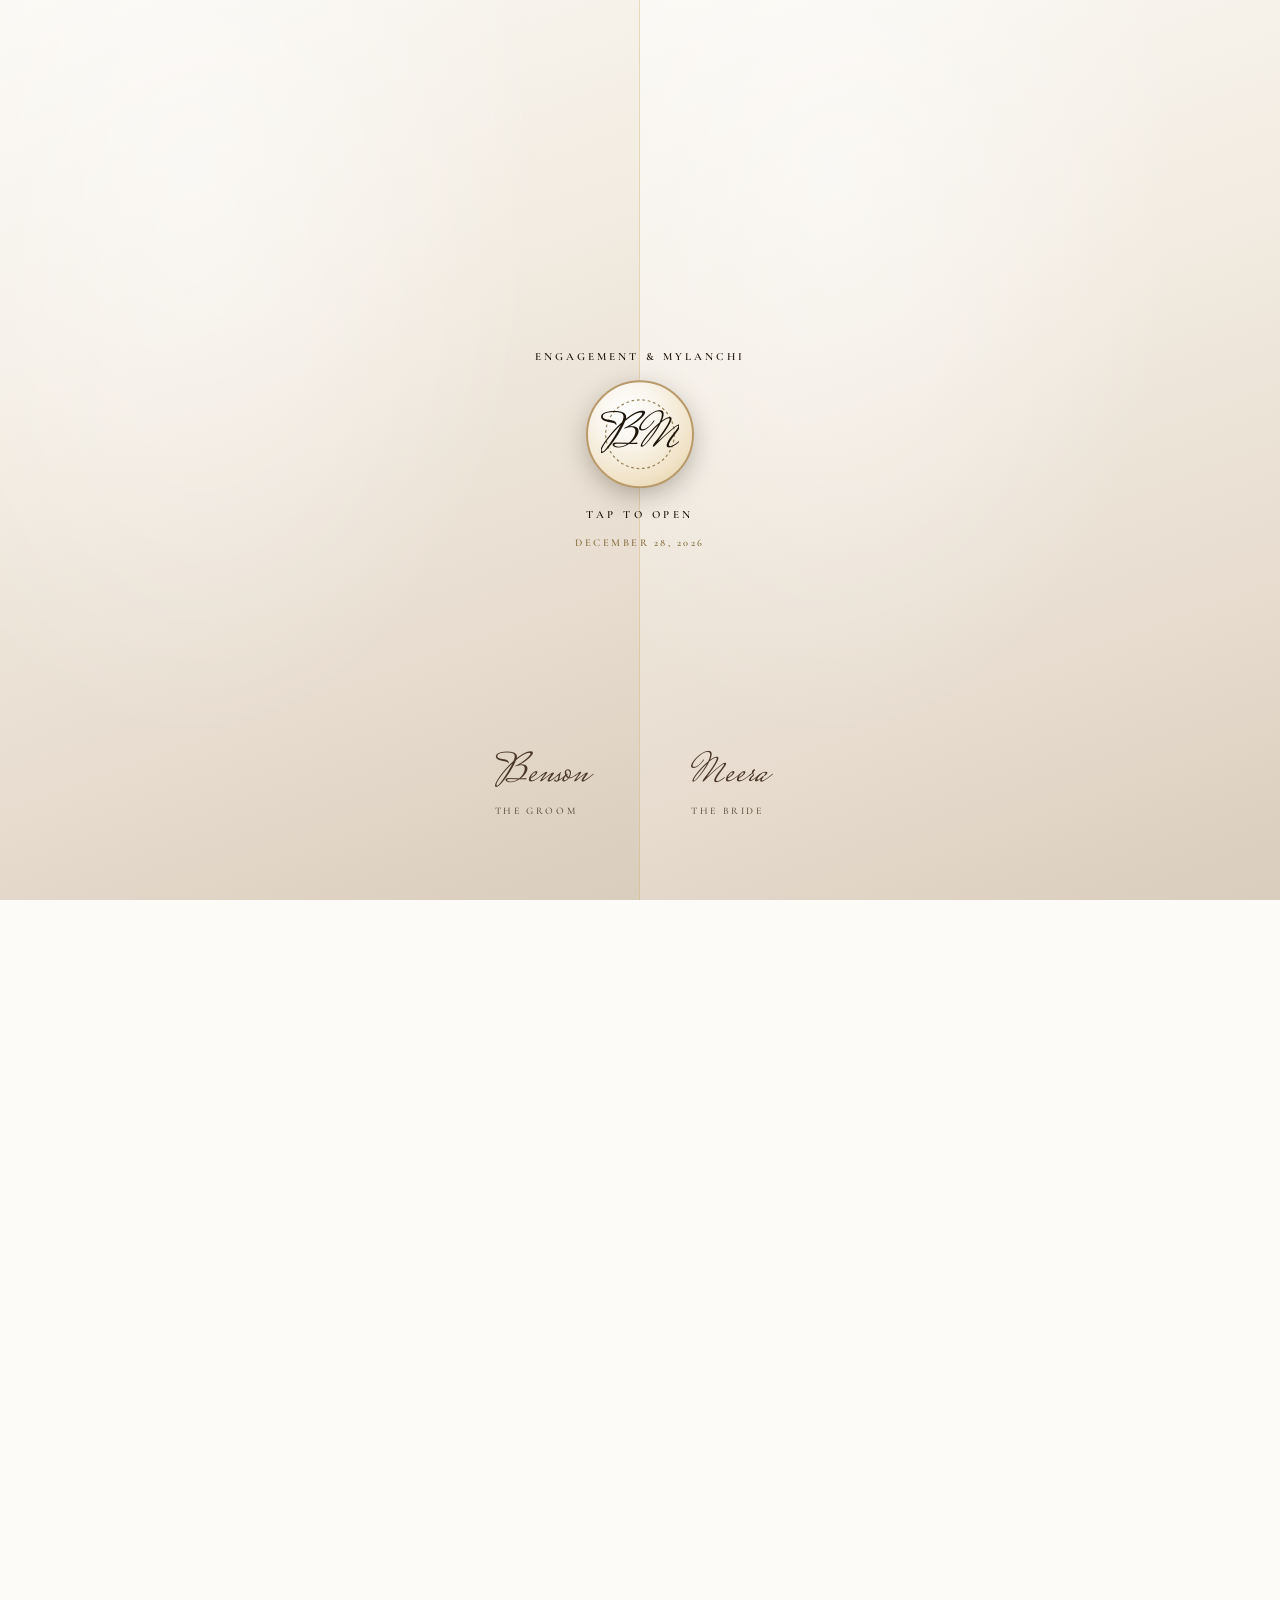
==== index.html @ dca2c8dd "first commit" ====
<!DOCTYPE html>
<html lang="en">

<head>
  <meta charset="UTF-8">
  <meta name="viewport" content="width=device-width, initial-scale=1.0, maximum-scale=5.0">
  <title>Benson &amp; Meera — Engagement &amp; Mylanchi Invitation</title>
  <meta name="description"
    content="Joyfully invite you to celebrate the Engagement &amp; Mylanchi of Benson &amp; Meera on December 28, 2026.">
  <link rel="canonical" href="https://benson-meera.vercel.app/engagement">

  <!-- Open Graph / WhatsApp / Facebook -->
  <meta property="og:type" content="website">
  <meta property="og:url" content="https://benson-meera.vercel.app/engagement">
  <meta property="og:site_name" content="Benson &amp; Meera — Engagement &amp; Mylanchi">
  <meta property="og:title" content="Benson &amp; Meera — Engagement &amp; Mylanchi">
  <meta property="og:description"
    content="Joyfully invite you to celebrate the Engagement &amp; Mylanchi of Benson &amp; Meera on December 28, 2026.">
  <meta property="og:image" content="https://benson-meera.vercel.app/og-engagement.jpg">
  <meta property="og:image:secure_url" content="https://benson-meera.vercel.app/og-engagement.jpg">
  <meta property="og:image:type" content="image/jpeg">
  <meta property="og:image:width" content="1200">
  <meta property="og:image:height" content="630">
  <meta property="og:image:alt" content="Benson &amp; Meera — Engagement &amp; Mylanchi Invitation">

  <!-- Twitter Card -->
  <meta name="twitter:card" content="summary_large_image">
  <meta name="twitter:url" content="https://benson-meera.vercel.app/engagement">
  <meta name="twitter:title" content="Benson &amp; Meera — Engagement &amp; Mylanchi">
  <meta name="twitter:description"
    content="Joyfully invite you to celebrate the Engagement &amp; Mylanchi of Benson &amp; Meera on December 28, 2026.">
  <meta name="twitter:image" content="https://benson-meera.vercel.app/og-engagement.jpg">

  <link rel="preconnect" href="https://fonts.googleapis.com">
  <link rel="preconnect" href="https://fonts.gstatic.com" crossorigin>
  <link
    href="https://fonts.googleapis.com/css2?family=Cormorant+Garamond:ital,wght@0,300;0,400;0,500;0,600;1,300;1,400;1,500&family=Mrs+Saint+Delafield&display=swap"
    rel="stylesheet">
  <link rel="stylesheet" href="style.css">
</head>

<body>

  <!-- Background music (commented out) -->
  <!--
  <audio id="bg-music" loop>
    <source src="music.mp3" type="audio/mpeg">
  </audio>
  -->

  <!-- Music toggle button (commented out) -->
  <!--
  <button id="mute-btn" aria-label="Toggle background music" title="Toggle music">
    <span class="music-pulse" aria-hidden="true"></span>
    <svg id="icon-sound" width="20" height="20" viewBox="0 0 24 24" fill="none" stroke="currentColor" stroke-width="2"
      stroke-linecap="round" stroke-linejoin="round">
      <polygon points="11 5 6 9 2 9 2 15 6 15 11 19 11 5"></polygon>
      <path d="M19.07 4.93a10 10 0 0 1 0 14.14"></path>
      <path d="M15.54 8.46a5 5 0 0 1 0 7.07"></path>
    </svg>
    <svg id="icon-muted" width="20" height="20" viewBox="0 0 24 24" fill="none" stroke="currentColor" stroke-width="2"
      stroke-linecap="round" stroke-linejoin="round" style="display:none;">
      <polygon points="11 5 6 9 2 9 2 15 6 15 11 19 11 5"></polygon>
      <line x1="23" y1="9" x2="17" y2="15"></line>
      <line x1="17" y1="9" x2="23" y2="15"></line>
    </svg>
  </button>
  -->

  <!-- SVG gradient defs -->
  <svg width="0" height="0" style="position:absolute;" aria-hidden="true">
    <defs>
      <linearGradient id="goldGrad" x1="0" y1="0" x2="1" y2="1">
        <stop offset="0%" stop-color="#F5EDD8" />
        <stop offset="45%" stop-color="#D4B882" />
        <stop offset="75%" stop-color="#B89A6A" />
        <stop offset="100%" stop-color="#8A7245" />
      </linearGradient>
    </defs>
  </svg>

  <!-- ============================================================
     COVER — OPENING ANIMATION
============================================================ -->
  <div id="cover" role="dialog" aria-label="Engagement &amp; Mylanchi invitation opening" aria-modal="true">

    <!-- Left panel (Groom) -->
    <div class="fold left">
      <div class="cover-top">
      </div>
      <div class="cover-bottom">
        <div class="cover-name">
          <div class="n">Benson</div>
          <div class="r">The Groom</div>
        </div>
      </div>
    </div>

    <!-- Center seal -->
    <div class="cover-center" id="tapToOpen" role="button" tabindex="0" aria-label="Tap to open the Engagement &amp; Mylanchi invitation">
      <div class="cover-event-badge">Engagement &amp; Mylanchi</div>
      <div class="seal" aria-hidden="true">
        <svg viewBox="0 0 100 100" fill="none" xmlns="http://www.w3.org/2000/svg" style="width:78px;height:78px;"
          aria-hidden="true">
          <circle cx="50" cy="50" r="44" stroke="currentColor" class="seal-ring" stroke-width="1.6" stroke-dasharray="3.5 3.5" />
          <text x="50" y="65" text-anchor="middle" class="seal-monogram">BM</text>
        </svg>
      </div>
      <div class="tap-label">Tap to open</div>
      <div class="cover-event-date">December 28, 2026</div>
    </div>

    <!-- Right panel (Bride) -->
    <div class="fold right">
      <div class="cover-top" style="visibility:hidden" aria-hidden="true">
        <div class="cover-cross-symbol">✝</div>
        <p class="cover-verse">placeholder</p>
      </div>
      <div class="cover-bottom">
        <div class="cover-name">
          <div class="n">Meera</div>
          <div class="r">The Bride</div>
        </div>
      </div>
    </div>
  </div>

  <!-- ============================================================
     MAIN CONTENT
============================================================ -->
  <main id="main">

    <!-- ====== HERO ====== -->
    <section class="hero" aria-labelledby="hero-heading">
      <!-- Floating sparkle particles -->
      <span class="hero-sparkle" style="--dur:7s;--del:0s;   left:15%; top:70%;"></span>
      <span class="hero-sparkle" style="--dur:9s;--del:1.5s; left:80%; top:60%;"></span>
      <span class="hero-sparkle" style="--dur:8s;--del:3s;   left:30%; top:80%;"></span>
      <span class="hero-sparkle" style="--dur:10s;--del:0.8s;left:65%; top:75%;"></span>
      <span class="hero-sparkle" style="--dur:6s;--del:2.2s; left:50%; top:85%;"></span>
      <span class="hero-sparkle" style="--dur:11s;--del:4s;  left:22%; top:55%;"></span>

      <div class="hero-content reveal">
        <h1 class="hero-names" id="hero-heading">
          Benson
          <span class="amp-script">&amp;</span>
          Meera
        </h1>

        <!-- Centerpiece Couple Portrait -->
        <div class="hero-portrait-wrapper">
          <div class="hero-portrait-inner">
            <img src="couple-main.jpeg" alt="Benson &amp; Meera" class="hero-portrait-img" width="500" height="660">
          </div>
          <div class="hero-portrait-badge" aria-hidden="true">BM</div>
        </div>

        <p class="hero-tagline">
          Together with our families, joyfully invite you<br>
          to celebrate our Engagement &amp; Mylanchi
        </p>

        <div class="hero-event-label">Engagement &amp; Mylanchi</div>
        <div class="hero-dates">December 28, 2026</div>

        <div class="divider light" aria-hidden="true">
          <span class="line"></span>
          <span class="gem"></span>
          <span class="line"></span>
        </div>

        <div class="scroll-cue" aria-hidden="true">
          <span>Scroll</span>
          <div class="chev"></div>
        </div>
      </div>
    </section>

    <!-- ====== WELCOME MESSAGE ====== -->
    <section class="welcome" aria-labelledby="welcome-heading">
      <div class="reveal">
        <p class="eyebrow">With Joyful Hearts</p>
        <div class="divider"><span class="line"></span><span class="gem"></span><span class="line"></span></div>
        <h2 id="welcome-heading">You Are Warmly Invited</h2>
      </div>
      <div class="reveal" style="transition-delay: 0.15s; margin-top: 28px;">
        <p class="welcome-body">
          With grateful hearts, we — <em>Benson</em> and <em>Meera</em> —
          together with our beloved families, joyfully invite you to share in the celebration of our
          <strong>Engagement &amp; Mylanchi</strong>.
          <br><br>
          Your presence, love, and prayers mean everything to us as we begin this beautiful journey together.
        </p>
      </div>
    </section>

    <!-- ====== COUPLE SECTION ====== -->
    <section class="couple-section" aria-labelledby="couple-heading">
      <div class="reveal">
        <p class="eyebrow">The Couple</p>
        <div class="divider"><span class="line"></span><span class="gem"></span><span class="line"></span></div>
        <h2 id="couple-heading">Two Hearts, One Love</h2>
      </div>

      <div class="couple-grid">
        <div class="couple-card reveal left" style="transition-delay: 0.10s;">
          <div class="role-tag">✦ The Groom ✦</div>
          <div class="person-name">Benson</div>
          <div class="person-surname">Benny</div>
          <div class="divider rose" style="margin: 0 auto 18px;" aria-hidden="true">
            <span class="line"></span><span class="gem"></span><span class="line"></span>
          </div>
          <div class="person-parents">
            Beloved son of<br>
            <em style="color:var(--accent);">Mr. Benny Puthiyaveettil &amp; Mrs. Minimol Puthiyaveettil</em>
            <div class="person-house">( Puthiyaveettil )</div>
          </div>
        </div>

        <div class="couple-and-separator reveal" style="transition-delay: 0.20s;" aria-hidden="true">&amp;</div>

        <div class="couple-card reveal right" style="transition-delay: 0.30s;">
          <div class="role-tag">✦ The Bride ✦</div>
          <div class="person-name">Meera Rose</div>
          <div class="person-surname">Jojo</div>
          <div class="divider rose" style="margin: 0 auto 18px;" aria-hidden="true">
            <span class="line"></span><span class="gem"></span><span class="line"></span>
          </div>
          <div class="person-parents">
            Beloved daughter of<br>
            <em style="color:var(--accent);">Mr. Jojo Kadavil &amp; Mrs. Tipsy Kadavil</em>
            <div class="person-house">( Kadavil )</div>
          </div>
        </div>
      </div>
    </section>

    <!-- ====== CHERISHED MOMENTS GALLERY ====== -->
    <section class="gallery-section" aria-labelledby="gallery-heading">
      <div class="reveal">
        <p class="eyebrow">A Glimpse of Our Journey</p>
        <div class="divider" aria-hidden="true">
          <span class="line"></span><span class="gem"></span><span class="line"></span>
        </div>
        <h2 id="gallery-heading">Moments of Love</h2>
        <p class="gallery-subtitle">
          Two hearts, one beautiful story written in love, laughter, and faith.
        </p>
      </div>

      <div class="gallery-grid">
        <!-- Feature 1: Traditional Full Portrait -->
        <div class="gallery-item col-6 reveal left" style="transition-delay: 0.10s;">
          <div class="gallery-item-inner">
            <img src="couple1.jpeg" alt="Benson &amp; Meera in traditional Kerala engagement attire" loading="lazy">
          </div>
        </div>

        <!-- Feature 2: Sunset Embrace -->
        <div class="gallery-item col-6 reveal right" style="transition-delay: 0.15s;">
          <div class="gallery-item-inner">
            <img src="couple-main.jpeg" alt="Benson &amp; Meera golden hour sunset portrait" loading="lazy">
          </div>
        </div>

        <!-- Photo 3: Lift / Joy -->
        <div class="gallery-item col-4 reveal left" style="transition-delay: 0.20s;">
          <div class="gallery-item-inner">
            <img src="couple2.jpeg" alt="Benson lifting Meera in joy" loading="lazy">
          </div>
        </div>

        <!-- Photo 4: Garland / Sacred Tradition -->
        <div class="gallery-item col-4 reveal" style="transition-delay: 0.25s;">
          <div class="gallery-item-inner">
            <img src="couple3.jpeg" alt="Jasmine garland ritual moment" loading="lazy">
          </div>
        </div>

        <!-- Photo 5: Courtyard rain shower laughing -->
        <div class="gallery-item col-4 reveal right" style="transition-delay: 0.30s;">
          <div class="gallery-item-inner">
            <img src="couple4.jpeg" alt="Benson &amp; Meera laughing in the courtyard" loading="lazy">
          </div>
        </div>
      </div>
    </section>

    <!-- ====== COUNTDOWN ====== -->
    <section class="countdown" aria-labelledby="countdown-heading">
      <div class="reveal">
        <p class="eyebrow light">Counting Down</p>
        <div class="divider light" aria-hidden="true">
          <span class="line"></span><span class="gem"></span><span class="line"></span>
        </div>
        <h2 id="countdown-heading">Until We Celebrate</h2>
      </div>
      <div class="reveal" style="transition-delay: 0.15s;">
        <div class="countdown-grid" id="countdown" aria-live="polite" aria-label="Countdown to Engagement &amp; Mylanchi">
          <div class="cbox">
            <div class="cnum" id="cd-days">00</div>
            <div class="clabel">Days</div>
          </div>
          <div class="cbox">
            <div class="cnum" id="cd-hours">00</div>
            <div class="clabel">Hours</div>
          </div>
          <div class="cbox">
            <div class="cnum" id="cd-mins">00</div>
            <div class="clabel">Minutes</div>
          </div>
          <div class="cbox">
            <div class="cnum" id="cd-secs">00</div>
            <div class="clabel">Seconds</div>
          </div>
        </div>
        <p class="countdown-until">Until the Engagement &amp; Mylanchi — December 28, 2026</p>
      </div>
    </section>

    <!-- ====== EVENTS ====== -->
    <section class="events" aria-labelledby="events-heading">
      <div class="reveal">
        <p class="eyebrow">Sacred Celebration</p>
        <div class="divider" aria-hidden="true">
          <span class="line"></span><span class="gem"></span><span class="line"></span>
        </div>
        <h2 id="events-heading">The Event</h2>
      </div>

      <div class="event-cards">

        <!-- Engagement & Mylanchi Card -->
        <article class="event-card reveal" style="transition-delay: 0.10s;">
          <div class="event-icon" aria-hidden="true">
            <svg width="26" height="26" viewBox="0 0 24 24" fill="none" stroke="currentColor" stroke-width="1.8" stroke-linecap="round" stroke-linejoin="round">
              <path d="M9 10a5 5 0 1 0 0 10 5 5 0 0 0 0-10z"/>
              <path d="M15 10a5 5 0 1 0 0 10 5 5 0 0 0 0-10z"/>
              <path d="M12 6l-1.5-2.5h3L12 6z"/>
            </svg>
          </div>
          <h3>Engagement &amp; Mylanchi</h3>
          <div class="event-detail">
            <span class="event-detail-icon" aria-hidden="true">
              <svg width="18" height="18" viewBox="0 0 24 24" fill="none" stroke="currentColor" stroke-width="2" stroke-linecap="round" stroke-linejoin="round"><rect x="3" y="4" width="18" height="18" rx="2" ry="2"/><line x1="16" y1="2" x2="16" y2="6"/><line x1="8" y1="2" x2="8" y2="6"/><line x1="3" y1="10" x2="21" y2="10"/><path d="M8 14h.01M12 14h.01M16 14h.01M8 18h.01M12 18h.01M16 18h.01"/></svg>
            </span>
            <div class="event-detail-text">
              <div class="primary">December 28, 2026</div>
              <div class="secondary">5:00 PM &mdash; Monday</div>
            </div>
          </div>
          <div class="event-detail">
            <span class="event-detail-icon" aria-hidden="true">
              <svg width="18" height="18" viewBox="0 0 24 24" fill="none" stroke="currentColor" stroke-width="2" stroke-linecap="round" stroke-linejoin="round"><path d="M21 10c0 7-9 13-9 13s-9-6-9-13a9 9 0 0 1 18 0z"/><circle cx="12" cy="10" r="3"/></svg>
            </span>
            <div class="event-detail-text">
              <div class="primary">St. John Nepumcene's Church</div>
              <div class="secondary">(Vallara Puthen Pally), Kumarakom</div>
            </div>
          </div>
          <div class="event-reception-note">
            <em>followed by reception at</em>
            <strong>Kottayam Club, Kumarakom</strong>
          </div>
          <a class="event-btn" href="https://www.google.com/maps/search/?api=1&query=St.+John+Nepumcene+Knanaya+Catholic+Church+Kumarakom" target="_blank" rel="noopener noreferrer"
            aria-label="View Engagement venue on Google Maps">
            <span>
              <svg width="14" height="14" viewBox="0 0 24 24" fill="none" stroke="currentColor" stroke-width="2" stroke-linecap="round" stroke-linejoin="round" style="vertical-align:-1px;margin-right:6px;"><path d="M21 10c0 7-9 13-9 13s-9-6-9-13a9 9 0 0 1 18 0z"/><circle cx="12" cy="10" r="3"/></svg>
              View Location Map
            </span>
          </a>
        </article>

      </div>
    </section>

    <!-- ====== TIMELINE ====== -->
    <section class="timeline" aria-labelledby="timeline-heading">
      <div class="reveal">
        <p class="eyebrow">Program Schedule</p>
        <div class="divider" aria-hidden="true">
          <span class="line"></span><span class="gem"></span><span class="line"></span>
        </div>
        <h2 id="timeline-heading">The Celebration</h2>
      </div>

      <ol class="timeline-list" aria-label="Engagement &amp; Mylanchi program timeline">
        <li class="tl-item reveal left" style="transition-delay: 0.10s;">
          <div class="tl-dot" aria-hidden="true">
            <svg width="22" height="22" viewBox="0 0 24 24" fill="none" stroke="currentColor" stroke-width="1.8" stroke-linecap="round" stroke-linejoin="round">
              <path d="M9 10a5 5 0 1 0 0 10 5 5 0 0 0 0-10z"/>
              <path d="M15 10a5 5 0 1 0 0 10 5 5 0 0 0 0-10z"/>
              <path d="M12 6l-1.5-2.5h3L12 6z"/>
            </svg>
          </div>
          <div class="tl-content">
            <div class="tl-tag">5:00 PM</div>
            <div class="tl-title">Engagement Blessing</div>
            <div class="tl-date">St. John Nepumcene's Church, Kumarakom</div>
          </div>
        </li>
        <li class="tl-item reveal right" style="transition-delay: 0.15s;">
          <div class="tl-dot" aria-hidden="true">
            <svg width="22" height="22" viewBox="0 0 24 24" fill="none" stroke="currentColor" stroke-width="1.8" stroke-linecap="round" stroke-linejoin="round">
              <path d="M12 2a5 5 0 0 1 5 5c0 3-5 9-5 9s-5-6-5-9a5 5 0 0 1 5-5z"/>
              <circle cx="12" cy="7" r="1.5"/>
            </svg>
          </div>
          <div class="tl-content">
            <div class="tl-tag">6:30 PM</div>
            <div class="tl-title">Mylanchi Ritual</div>
            <div class="tl-date">Traditional Henna ceremony &middot; Kottayam Club</div>
          </div>
        </li>
        <li class="tl-item reveal left" style="transition-delay: 0.20s;">
          <div class="tl-dot" aria-hidden="true">
            <svg width="22" height="22" viewBox="0 0 24 24" fill="none" stroke="currentColor" stroke-width="1.8" stroke-linecap="round" stroke-linejoin="round">
              <path d="M18 8h1a4 4 0 0 1 0 8h-1"/>
              <path d="M2 8h16v9a4 4 0 0 1-4 4H6a4 4 0 0 1-4-4V8z"/>
              <line x1="6" y1="1" x2="6" y2="4"/>
              <line x1="10" y1="1" x2="10" y2="4"/>
              <line x1="14" y1="1" x2="14" y2="4"/>
            </svg>
          </div>
          <div class="tl-content">
            <div class="tl-tag">7:30 PM</div>
            <div class="tl-title">Dinner Reception</div>
            <div class="tl-date">Dinner &amp; Fellowship &middot; Kottayam Club</div>
          </div>
        </li>
        <li class="tl-item reveal right" style="transition-delay: 0.25s;">
          <div class="tl-dot" aria-hidden="true">
            <svg width="22" height="22" viewBox="0 0 24 24" fill="none" stroke="currentColor" stroke-width="1.8" stroke-linecap="round" stroke-linejoin="round">
              <path d="M20.84 4.61a5.5 5.5 0 0 0-7.78 0L12 5.67l-1.06-1.06a5.5 5.5 0 0 0-7.78 7.78l1.06 1.06L12 21.23l8.78-8.78 1.06-1.06a5.5 5.5 0 0 0 0-7.78z"/>
            </svg>
          </div>
          <div class="tl-content">
            <div class="tl-tag">Forever</div>
            <div class="tl-title">A New Chapter Begins</div>
            <div class="tl-date">Together, hand in hand</div>
          </div>
        </li>
      </ol>
    </section>

    <!-- ====== VENUE ====== -->
    <section class="venue" aria-labelledby="venue-heading">
      <div class="reveal">
        <p class="eyebrow">Where To Find Us</p>
        <div class="divider" aria-hidden="true">
          <span class="line"></span><span class="gem"></span><span class="line"></span>
        </div>
        <h2 id="venue-heading">The Venue</h2>
      </div>

      <div class="venue-cards">

        <!-- Engagement Venue -->
        <article class="venue-card reveal" style="transition-delay: 0.10s;">
          <div class="venue-tag">✦ Engagement &amp; Mylanchi ✦</div>
          <div class="venue-title">St. John Nepumcene's Church</div>
          <div class="venue-datetime">December 28, 2026 &middot; 5:00 PM</div>
          <div class="divider" aria-hidden="true" style="margin: 14px auto;">
            <span class="line"></span><span class="gem"></span><span class="line"></span>
          </div>
          <a class="venue-map-link" href="https://www.google.com/maps/search/?api=1&query=St.+John+Nepumcene+Knanaya+Catholic+Church+Kumarakom" target="_blank"
            rel="noopener noreferrer" aria-label="Open Engagement venue on Google Maps">
            <div class="venue-map-placeholder">
              <span class="map-icon" aria-hidden="true">
                <svg width="38" height="38" viewBox="0 0 24 24" fill="none" stroke="currentColor" stroke-width="1.6" stroke-linecap="round" stroke-linejoin="round">
                  <polygon points="1 6 1 22 8 18 16 22 23 18 23 2 16 6 8 2 1 6"/>
                  <line x1="8" y1="2" x2="8" y2="18"/>
                  <line x1="16" y1="6" x2="16" y2="22"/>
                  <circle cx="12" cy="11" r="2" fill="currentColor"/>
                </svg>
              </span>
              <span class="venue-map-text">Kumarakom &middot; Reception at Kottayam Club</span>
            </div>
          </a>
          <a class="venue-btn" href="https://www.google.com/maps/search/?api=1&query=St.+John+Nepumcene+Knanaya+Catholic+Church+Kumarakom" target="_blank" rel="noopener noreferrer"
            aria-label="Open Engagement venue directions in Google Maps">
            <span>
              <svg width="14" height="14" viewBox="0 0 24 24" fill="none" stroke="currentColor" stroke-width="2" stroke-linecap="round" stroke-linejoin="round" style="vertical-align:-1px;margin-right:6px;"><path d="M21 10c0 7-9 13-9 13s-9-6-9-13a9 9 0 0 1 18 0z"/><circle cx="12" cy="10" r="3"/></svg>
              Open Google Maps
            </span>
          </a>
        </article>

      </div>
    </section>

    <!-- ====== BIBLE VERSE ====== -->
    <section class="quote-section" aria-labelledby="quote-heading">
      <div class="reveal">
        <span class="quote-mark" aria-hidden="true">&ldquo;</span>
        <blockquote>
          <p class="quote-text" id="quote-heading">
            Two are better than one, because they have a good reward for their toil.
            For if they fall, one will lift up his fellow.
          </p>
          <footer style="margin-top: 26px;">
            <cite class="quote-ref">Ecclesiastes 4:9&ndash;10</cite>
          </footer>
        </blockquote>
        <div class="divider light" aria-hidden="true" style="margin-top: 38px;">
          <span class="line"></span><span class="gem"></span><span class="line"></span>
        </div>
      </div>
    </section>

    <!-- ====== FLORAL SEPARATOR ====== -->
    <section class="floral-separator" aria-hidden="true">
      <div class="floral-ornament">
        <span class="orn-line"></span>
        <div class="orn-center">
          <span class="orn-gem"></span>
          <span class="orn-flower">
            <svg width="22" height="22" viewBox="0 0 24 24" fill="none" stroke="currentColor" stroke-width="1.6" stroke-linecap="round" stroke-linejoin="round">
              <circle cx="12" cy="12" r="3"/>
              <path d="M12 2a4 4 0 0 0-4 4c0 2.5 4 5 4 5s4-2.5 4-5a4 4 0 0 0-4-4z"/>
              <path d="M12 22a4 4 0 0 0 4-4c0-2.5-4-5-4-5s-4 2.5-4 5a4 4 0 0 0 4 4z"/>
              <path d="M2 12a4 4 0 0 0 4 4c2.5 0 5-4 5-4s-2.5-4-5-4a4 4 0 0 0-4 4z"/>
              <path d="M22 12a4 4 0 0 0-4-4c-2.5 0-5 4-5 4s2.5 4 5 4a4 4 0 0 0 4 4z"/>
            </svg>
          </span>
          <span class="orn-gem"></span>
          <span class="orn-flower">
            <svg width="22" height="22" viewBox="0 0 24 24" fill="none" stroke="currentColor" stroke-width="1.6" stroke-linecap="round" stroke-linejoin="round">
              <circle cx="12" cy="12" r="3"/>
              <path d="M12 2a4 4 0 0 0-4 4c0 2.5 4 5 4 5s4-2.5 4-5a4 4 0 0 0-4-4z"/>
              <path d="M12 22a4 4 0 0 0 4-4c0-2.5-4-5-4-5s-4 2.5-4 5a4 4 0 0 0 4 4z"/>
              <path d="M2 12a4 4 0 0 0 4 4c2.5 0 5-4 5-4s-2.5-4-5-4a4 4 0 0 0-4 4z"/>
              <path d="M22 12a4 4 0 0 0-4-4c-2.5 0-5 4-5 4s2.5 4 5 4a4 4 0 0 0 4 4z"/>
            </svg>
          </span>
          <span class="orn-gem"></span>
          <span class="orn-flower">
            <svg width="22" height="22" viewBox="0 0 24 24" fill="none" stroke="currentColor" stroke-width="1.6" stroke-linecap="round" stroke-linejoin="round">
              <circle cx="12" cy="12" r="3"/>
              <path d="M12 2a4 4 0 0 0-4 4c0 2.5 4 5 4 5s4-2.5 4-5a4 4 0 0 0-4-4z"/>
              <path d="M12 22a4 4 0 0 0 4-4c0-2.5-4-5-4-5s-4 2.5-4 5a4 4 0 0 0 4 4z"/>
              <path d="M2 12a4 4 0 0 0 4 4c2.5 0 5-4 5-4s-2.5-4-5-4a4 4 0 0 0-4 4z"/>
              <path d="M22 12a4 4 0 0 0-4-4c-2.5 0-5 4-5 4s2.5 4 5 4a4 4 0 0 0 4 4z"/>
            </svg>
          </span>
          <span class="orn-gem"></span>
        </div>
        <span class="orn-line"></span>
      </div>
      <div class="floral-text reveal">Benson &amp; Meera</div>
      <div class="floral-ornament" style="margin-top: 28px;">
        <span class="orn-line"></span>
        <div class="orn-center">
          <span class="orn-gem"></span>
          <span class="orn-flower">
            <svg width="22" height="22" viewBox="0 0 24 24" fill="none" stroke="currentColor" stroke-width="1.6" stroke-linecap="round" stroke-linejoin="round">
              <circle cx="12" cy="12" r="3"/>
              <path d="M12 2a4 4 0 0 0-4 4c0 2.5 4 5 4 5s4-2.5 4-5a4 4 0 0 0-4-4z"/>
              <path d="M12 22a4 4 0 0 0 4-4c0-2.5-4-5-4-5s-4 2.5-4 5a4 4 0 0 0 4 4z"/>
              <path d="M2 12a4 4 0 0 0 4 4c2.5 0 5-4 5-4s-2.5-4-5-4a4 4 0 0 0-4 4z"/>
              <path d="M22 12a4 4 0 0 0-4-4c-2.5 0-5 4-5 4s2.5 4 5 4a4 4 0 0 0 4 4z"/>
            </svg>
          </span>
          <span class="orn-gem"></span>
          <span class="orn-flower">
            <svg width="22" height="22" viewBox="0 0 24 24" fill="none" stroke="currentColor" stroke-width="1.6" stroke-linecap="round" stroke-linejoin="round">
              <circle cx="12" cy="12" r="3"/>
              <path d="M12 2a4 4 0 0 0-4 4c0 2.5 4 5 4 5s4-2.5 4-5a4 4 0 0 0-4-4z"/>
              <path d="M12 22a4 4 0 0 0 4-4c0-2.5-4-5-4-5s-4 2.5-4 5a4 4 0 0 0 4 4z"/>
              <path d="M2 12a4 4 0 0 0 4 4c2.5 0 5-4 5-4s-2.5-4-5-4a4 4 0 0 0-4 4z"/>
              <path d="M22 12a4 4 0 0 0-4-4c-2.5 0-5 4-5 4s2.5 4 5 4a4 4 0 0 0 4 4z"/>
            </svg>
          </span>
          <span class="orn-gem"></span>
          <span class="orn-flower">
            <svg width="22" height="22" viewBox="0 0 24 24" fill="none" stroke="currentColor" stroke-width="1.6" stroke-linecap="round" stroke-linejoin="round">
              <circle cx="12" cy="12" r="3"/>
              <path d="M12 2a4 4 0 0 0-4 4c0 2.5 4 5 4 5s4-2.5 4-5a4 4 0 0 0-4-4z"/>
              <path d="M12 22a4 4 0 0 0 4-4c0-2.5-4-5-4-5s-4 2.5-4 5a4 4 0 0 0 4 4z"/>
              <path d="M2 12a4 4 0 0 0 4 4c2.5 0 5-4 5-4s-2.5-4-5-4a4 4 0 0 0-4 4z"/>
              <path d="M22 12a4 4 0 0 0-4-4c-2.5 0-5 4-5 4s2.5 4 5 4a4 4 0 0 0 4 4z"/>
            </svg>
          </span>
          <span class="orn-gem"></span>
        </div>
        <span class="orn-line"></span>
      </div>
    </section>

    <!-- ====== CLOSING / THANK YOU ====== -->
    <section class="closing" aria-labelledby="closing-heading">

      <!-- Monogram -->
      <div class="reveal" aria-hidden="true">
        <svg viewBox="0 0 100 100" fill="none" xmlns="http://www.w3.org/2000/svg"
          style="width:72px;height:72px;margin-bottom:14px;">
          <defs>
            <linearGradient id="closingGold" x1="0" y1="0" x2="1" y2="1">
              <stop offset="0%" stop-color="#FFFFFF" />
              <stop offset="50%" stop-color="#F5EDD8" />
              <stop offset="100%" stop-color="#D4B882" />
            </linearGradient>
          </defs>
          <circle cx="50" cy="50" r="44" stroke="url(#closingGold)" stroke-width="1.4" stroke-dasharray="3 3"
            opacity="0.85" />
          <text x="50" y="64" text-anchor="middle" font-family="'Mrs Saint Delafield', cursive" font-size="60"
            fill="url(#closingGold)">BM</text>
        </svg>
      </div>

      <div class="reveal" style="transition-delay: 0.10s;">
        <p class="eyebrow light">With Love &amp; Gratitude</p>
        <div class="divider light" aria-hidden="true">
          <span class="line"></span><span class="gem"></span><span class="line"></span>
        </div>
        <h2 id="closing-heading" class="names">Benson &amp; Meera</h2>
        <div class="date-label">December 28, 2026</div>
      </div>

      <div class="reveal" style="transition-delay: 0.20s;">
        <p class="closing-msg">
          With hearts full of joy and thanksgiving,<br>
          we look forward to celebrating our Engagement &amp; Mylanchi with you.<br>
          <em style="font-size:0.9em;opacity:0.8;">Your presence is our greatest gift.</em>
        </p>
        <div class="hashtag">#BensonAndMeera</div>
      </div>

      <div class="foot reveal" style="transition-delay: 0.30s;">
        Benson &amp; Meera &middot; December 28, 2026 &middot; Made with Love
      </div>

    </section>

  </main>

  <script src="script.js"></script>

</body>

</html>
---- style.css ----
/* ============================================================
   DESIGN TOKENS — Neutral Warm Palette:
   Warm Ivory · Soft Taupe · Stone · Champagne Gold
============================================================ */
:root {
  /* Backgrounds */
  --ivory: #FDFBF8;
  --pearl: #F8F5F0;
  --blush-light: #F3EFE9;
  --blush-mid: #E8E0D5;

  /* Ink / Text */
  --ink: #2A2118;
  --ink-soft: #5C4F3D;
  --ink-mute: #8C7D6A;

  /* Primary Accent — Deep Warm Taupe / Charcoal Brown */
  --wine-deep: #1E150A;
  --wine: #4A3728;
  --wine-rich: #5E4535;
  --wine-light: #7A5C47;

  /* Secondary Accent — Muted Terracotta / Sand */
  --rose: #9C7A5E;
  --rose-deep: #6B4F38;
  --rose-soft: #B89880;
  --rose-pale: #F0E8DF;

  /* Gold / Champagne Accents */
  --gold: #B89A6A;
  --gold-deep: #8A7245;
  --gold-soft: #D4B882;
  --gold-pale: #F5EDD8;

  /* Dark sections — deep warm charcoal */
  --dark-1: #16100A;
  --dark-2: #201710;
  --dark-3: #2C2018;

  /* Utility */
  --divider-gold: rgba(184, 154, 106, 0.40);
  --divider-wine: rgba(74, 55, 40, 0.25);
  --divider-rose: rgba(156, 122, 94, 0.25);
  --shadow-wine: rgba(30, 21, 10, 0.18);
  --shadow-dark: rgba(22, 16, 10, 0.40);
  --gold-glow: rgba(184, 154, 106, 0.30);

  /* Shared accent for couple card parents */
  --accent: var(--wine);
}

/* ============================================================
   RESET & BASE
============================================================ */
*,
*::before,
*::after {
  box-sizing: border-box;
  margin: 0;
  padding: 0;
}

html {
  scroll-behavior: smooth;
  overflow-x: hidden;
}

html.locked,
html.locked body {
  overflow: hidden;
  height: 100%;
}

body {
  font-family: 'Cormorant Garamond', serif;
  background: var(--ivory);
  color: var(--ink);
  font-size: 19px;
  line-height: 1.65;
  -webkit-font-smoothing: antialiased;
  -moz-osx-font-smoothing: grayscale;
  overflow-x: hidden;
  width: 100%;
}

img {
  max-width: 100%;
  height: auto;
  display: block;
}

/* ============================================================
   TYPOGRAPHY HELPERS
============================================================ */
.eyebrow {
  font-family: 'Cormorant Garamond', serif;
  letter-spacing: 0.30em;
  text-transform: uppercase;
  font-size: 11.5px;
  color: var(--gold-deep);
  font-style: italic;
  font-weight: 600;
}

.eyebrow.light {
  color: var(--gold-soft);
}

h1,
h2,
h3 {
  font-family: 'Cormorant Garamond', serif;
  font-weight: 500;
  color: var(--wine);
}

/* ============================================================
   DIVIDER
============================================================ */
.divider {
  display: flex;
  align-items: center;
  justify-content: center;
  gap: 14px;
  margin: 20px auto;
  max-width: 240px;
  width: 100%;
}

.divider .line {
  height: 1px;
  flex: 1;
  background: var(--divider-gold);
}

.divider .gem {
  width: 7px;
  height: 7px;
  background: var(--gold);
  transform: rotate(45deg);
  flex-shrink: 0;
}

.divider.light .line {
  background: rgba(219, 184, 114, 0.45);
}

.divider.light .gem {
  background: var(--gold-soft);
}

.divider.rose .line {
  background: var(--divider-rose);
}

.divider.rose .gem {
  background: var(--rose-soft);
}

.divider.wine .line {
  background: var(--divider-wine);
}

.divider.wine .gem {
  background: var(--wine-rich);
}

/* ============================================================
   SCROLL REVEAL
============================================================ */
.reveal {
  opacity: 0;
  transform: translateY(36px);
  transition: opacity 0.85s ease, transform 0.85s ease;
}

.reveal.left {
  transform: translateX(-36px);
}

.reveal.right {
  transform: translateX(36px);
}

.reveal.visible {
  opacity: 1;
  transform: none;
}

/* ============================================================
   COVER — OPENING ANIMATION
============================================================ */
#cover {
  position: fixed;
  inset: 0;
  z-index: 999;
  display: flex;
}

.fold {
  width: 50%;
  height: 100%;
  position: relative;
  overflow: hidden;
  background:
    radial-gradient(ellipse at 30% 20%, rgba(255, 255, 255, 0.50), transparent 55%),
    linear-gradient(160deg, #FAF8F3 0%, #F3EDE3 35%, #E8DDD0 70%, #D9CDBC 100%);
  transition: transform 1.2s cubic-bezier(.76, 0, .18, 1), opacity 1.2s ease;
  display: flex;
  flex-direction: column;
  align-items: center;
}

.fold.left {
  border-right: 1px solid rgba(197, 155, 78, 0.35);
  align-items: flex-end;
}

.fold.right {
  align-items: flex-start;
}

#cover.open .fold.left {
  transform: translateX(-104%);
}

#cover.open .fold.right {
  transform: translateX(104%);
}

#cover.open {
  pointer-events: none;
}

#cover.hidden {
  display: none;
}

/* Cover top verse */
.cover-top {
  position: absolute;
  top: 7%;
  left: 0;
  right: 0;
  text-align: center;
  padding: 0 9%;
}

.cover-cross-symbol {
  font-size: 22px;
  color: var(--wine);
  opacity: 0.85;
  margin-bottom: 8px;
}

.cover-verse {
  font-family: 'Cormorant Garamond', serif;
  font-style: italic;
  color: var(--ink);
  font-size: 13px;
  letter-spacing: 0.03em;
  line-height: 1.55;
  max-width: 250px;
  margin: 0 auto;
}

.cover-verse-ref {
  display: block;
  margin-top: 5px;
  letter-spacing: 0.26em;
  text-transform: uppercase;
  font-style: normal;
  font-size: 10px;
  color: var(--gold-deep);
  font-family: 'Cormorant Garamond', serif;
}

/* Center seal */
.cover-center {
  position: absolute;
  top: 50%;
  left: 0;
  right: 0;
  transform: translateY(-50%);
  display: flex;
  flex-direction: column;
  align-items: center;
  text-align: center;
  z-index: 5;
  cursor: pointer;
}

.seal {
  width: 108px;
  height: 108px;
  border-radius: 50%;
  background: radial-gradient(circle at 38% 30%, #FFFFFF 0%, #FAF6EE 30%, #F0E2C6 70%, #DECA9B 100%);
  border: 2.5px solid var(--gold);
  display: flex;
  align-items: center;
  justify-content: center;
  box-shadow: 0 8px 28px -4px rgba(30, 21, 10, 0.35);
  animation: pulseRing 2.8s ease-in-out infinite;
}

.seal-ring {
  color: var(--gold-deep);
  opacity: 0.85;
}

.seal-monogram {
  font-family: 'Mrs Saint Delafield', cursive;
  font-size: 64px;
  font-weight: 500;
  fill: var(--wine-deep);
  letter-spacing: 1px;
}

@keyframes pulseRing {

  0%,
  100% {
    box-shadow: 0 0 0 0 rgba(184, 154, 106, 0.40), 0 8px 28px -4px rgba(30, 21, 10, 0.35);
  }

  50% {
    box-shadow: 0 0 0 16px rgba(184, 154, 106, 0), 0 8px 28px -4px rgba(30, 21, 10, 0.35);
  }
}

.tap-label {
  margin-top: 18px;
  color: var(--wine-deep);
  letter-spacing: 0.32em;
  text-transform: uppercase;
  font-size: 11px;
  font-family: 'Cormorant Garamond', serif;
  font-weight: 600;
  animation: floatY 2.4s ease-in-out infinite;
}

.cover-event-badge {
  color: var(--wine-deep);
  letter-spacing: 0.28em;
  text-transform: uppercase;
  font-size: 11px;
  font-family: 'Cormorant Garamond', serif;
  font-weight: 600;
  margin-bottom: 14px;
}

.cover-event-date {
  margin-top: 10px;
  color: var(--gold-deep);
  letter-spacing: 0.24em;
  text-transform: uppercase;
  font-size: 10.5px;
  font-family: 'Cormorant Garamond', serif;
  font-weight: 600;
}

@keyframes floatY {

  0%,
  100% {
    transform: translateY(0);
  }

  50% {
    transform: translateY(7px);
  }
}

/* Cover name labels */
.cover-bottom {
  position: absolute;
  bottom: 9%;
  left: 0;
  right: 0;
  display: flex;
  padding: 0 14%;
}

.fold.left .cover-bottom {
  justify-content: flex-end;
  padding-right: 8%;
}

.fold.right .cover-bottom {
  justify-content: flex-start;
  padding-left: 8%;
}

.cover-name .n {
  font-family: 'Mrs Saint Delafield', cursive;
  font-size: 42px;
  color: var(--wine);
  line-height: 1;
}

.cover-name .r {
  font-family: 'Cormorant Garamond', serif;
  letter-spacing: 0.26em;
  text-transform: uppercase;
  font-size: 10px;
  color: var(--ink-soft);
  margin-top: 7px;
  font-weight: 500;
}

/* ============================================================
   MAIN
============================================================ */
main {
  opacity: 0;
  transition: opacity 1s ease 0.3s;
}

main.show {
  opacity: 1;
}

section {
  position: relative;
  padding: 96px 8vw;
  overflow: hidden;
}

/* ============================================================
   HERO SECTION — Luxury Velvet Wine & Centerpiece Portrait
============================================================ */
.hero {
  min-height: 100svh;
  display: flex;
  flex-direction: column;
  align-items: center;
  justify-content: center;
  text-align: center;
  padding-top: 70px;
  padding-bottom: 80px;
  background:
    radial-gradient(ellipse 65% 55% at 50% 20%, rgba(184, 154, 106, 0.16), transparent 75%),
    radial-gradient(ellipse 70% 60% at 50% 85%, rgba(46, 33, 20, 0.45), transparent 80%),
    linear-gradient(170deg, var(--dark-1) 0%, var(--dark-2) 48%, var(--dark-3) 100%);
  position: relative;
  color: #ffffff;
}

.hero-sparkle {
  position: absolute;
  pointer-events: none;
  width: 5px;
  height: 5px;
  border-radius: 50%;
  background: rgba(255, 238, 204, 0.90);
  opacity: 0;
  animation: sparkleFloat var(--dur) ease-in-out var(--del) infinite;
}

@keyframes sparkleFloat {
  0% {
    opacity: 0;
    transform: scale(0.5) translateY(0);
  }

  30% {
    opacity: 0.8;
  }

  70% {
    opacity: 0.6;
  }

  100% {
    opacity: 0;
    transform: scale(1.2) translateY(-70px);
  }
}

.hero-content {
  position: relative;
  z-index: 2;
  width: 100%;
  max-width: 820px;
  margin: 0 auto;
}

/* Featured Centerpiece Couple Portrait in Hero */
.hero-portrait-wrapper {
  position: relative;
  margin: 22px auto 26px;
  width: 250px;
  height: 330px;
  border-radius: 125px 125px 24px 24px;
  padding: 6px;
  background: linear-gradient(145deg, var(--gold-pale), var(--gold), var(--gold-deep));
  box-shadow:
    0 18px 50px -10px rgba(0, 0, 0, 0.55),
    0 0 30px var(--gold-glow);
  transition: transform 0.4s ease, box-shadow 0.4s ease;
}

.hero-portrait-wrapper:hover {
  transform: translateY(-5px) scale(1.02);
  box-shadow:
    0 24px 60px -8px rgba(0, 0, 0, 0.80),
    0 0 45px rgba(219, 184, 114, 0.50);
}

.hero-portrait-inner {
  width: 100%;
  height: 100%;
  border-radius: 120px 120px 20px 20px;
  overflow: hidden;
  position: relative;
  border: 1px solid rgba(255, 255, 255, 0.35);
}

.hero-portrait-img {
  width: 100%;
  height: 100%;
  object-fit: cover;
  object-position: center 18%;
  display: block;
}

.hero-portrait-badge {
  position: absolute;
  bottom: -14px;
  left: 50%;
  transform: translateX(-50%);
  background: var(--dark-2);
  border: 1.5px solid var(--gold);
  color: var(--gold-pale);
  font-family: 'Mrs Saint Delafield', cursive;
  font-size: 26px;
  line-height: 1;
  padding: 4px 18px 2px;
  border-radius: 20px;
  box-shadow: 0 4px 14px rgba(0, 0, 0, 0.50);
  letter-spacing: 1px;
}

.hero-cross {
  margin-bottom: 12px;
}

.hero-cross svg {
  width: 42px;
  height: 42px;
  filter: drop-shadow(0 2px 8px rgba(0, 0, 0, 0.60));
}

.hero-names {
  font-family: 'Mrs Saint Delafield', cursive;
  font-size: clamp(54px, 11vw, 96px);
  color: #ffffff;
  line-height: 1.05;
  margin: 6px 0 10px;
  text-shadow:
    0 2px 26px rgba(0, 0, 0, 0.80),
    0 1px 4px rgba(92, 16, 33, 0.90);
}

.hero-names .amp-script {
  display: inline-block;
  font-size: 0.65em;
  color: var(--gold-pale);
  vertical-align: middle;
  margin: 0 6px;
  line-height: 1;
  text-shadow: 0 2px 18px rgba(0, 0, 0, 0.70);
}

.hero-tagline {
  font-family: 'Cormorant Garamond', serif;
  font-size: 17.5px;
  color: rgba(255, 255, 255, 0.94);
  max-width: 440px;
  margin: 0 auto 6px;
  line-height: 1.75;
  text-shadow: 0 1px 8px rgba(0, 0, 0, 0.75);
  letter-spacing: 0.02em;
}

.hero-event-label {
  margin-top: 14px;
  font-family: 'Cormorant Garamond', serif;
  font-size: 16px;
  letter-spacing: 0.24em;
  text-transform: uppercase;
  color: var(--gold-pale);
  font-weight: 500;
  text-shadow: 0 1px 8px rgba(0, 0, 0, 0.70);
}

.hero-dates {
  margin-top: 8px;
  font-family: 'Cormorant Garamond', serif;
  letter-spacing: 0.22em;
  text-transform: uppercase;
  font-size: 13px;
  color: rgba(255, 245, 235, 0.92);
  font-weight: 500;
  text-shadow: 0 1px 6px rgba(0, 0, 0, 0.65);
}

.hero .divider .line {
  background: rgba(219, 184, 114, 0.45);
}

.hero .divider .gem {
  background: var(--gold-soft);
}

.scroll-cue {
  margin-top: 30px;
  display: flex;
  flex-direction: column;
  align-items: center;
  gap: 8px;
}

.scroll-cue span {
  letter-spacing: 0.30em;
  text-transform: uppercase;
  font-size: 10px;
  color: rgba(255, 245, 235, 0.85);
  font-family: 'Cormorant Garamond', serif;
  text-shadow: 0 1px 4px rgba(0, 0, 0, 0.60);
}

.chev {
  width: 13px;
  height: 13px;
  border-right: 1.5px solid rgba(255, 255, 255, 0.90);
  border-bottom: 1.5px solid rgba(255, 255, 255, 0.90);
  transform: rotate(45deg);
  animation: chevDown 1.9s ease-in-out infinite;
}

@keyframes chevDown {

  0%,
  100% {
    transform: translateY(0) rotate(45deg);
    opacity: 0.5;
  }

  50% {
    transform: translateY(7px) rotate(45deg);
    opacity: 1;
  }
}

/* ============================================================
   WELCOME
============================================================ */
.welcome {
  background: var(--ivory);
  text-align: center;
}

.welcome h2 {
  font-size: clamp(28px, 5vw, 42px);
  margin-bottom: 24px;
  color: var(--wine);
}

.welcome-body {
  max-width: 640px;
  margin: 0 auto;
  font-size: 20px;
  line-height: 1.9;
  color: var(--ink);
  font-style: italic;
}

.welcome-body em {
  color: var(--rose);
  font-style: normal;
  font-weight: 600;
}

.welcome-body strong {
  color: var(--wine);
  font-style: italic;
  font-family: 'Cormorant Garamond', serif;
  font-weight: 500;
}

/* ============================================================
   COUPLE
============================================================ */
.couple-section {
  background: var(--pearl);
  text-align: center;
}

.couple-section h2 {
  font-family: 'Mrs Saint Delafield', cursive;
  font-size: clamp(46px, 9vw, 72px);
  color: var(--wine);
  margin-top: 8px;
}

.couple-grid {
  display: flex;
  justify-content: center;
  align-items: stretch;
  gap: 36px;
  max-width: 880px;
  margin: 48px auto 0;
  flex-wrap: wrap;
}

.couple-card {
  flex: 1;
  min-width: 280px;
  max-width: 360px;
  border: 1px solid var(--divider-gold);
  padding: 44px 32px 38px;
  background: rgba(255, 255, 255, 0.95);
  position: relative;
  transition: transform 0.35s ease, box-shadow 0.35s ease;
  box-shadow: 0 16px 48px -20px var(--shadow-wine);
  border-radius: 4px;
}

.couple-card::before {
  content: '';
  position: absolute;
  top: 9px;
  left: 9px;
  right: 9px;
  bottom: 9px;
  border: 1px solid rgba(197, 155, 78, 0.22);
  pointer-events: none;
  border-radius: 2px;
}

.couple-card:hover {
  transform: translateY(-6px);
  box-shadow: 0 26px 56px -16px var(--shadow-wine);
}

.couple-card .role-tag {
  font-family: 'Cormorant Garamond', serif;
  letter-spacing: 0.28em;
  text-transform: uppercase;
  font-size: 10.5px;
  color: var(--gold-deep);
  font-style: italic;
  font-weight: 600;
  margin-bottom: 14px;
}

.couple-card .person-name {
  font-family: 'Cormorant Garamond', serif;
  font-size: 34px;
  color: var(--wine);
  line-height: 1.15;
  margin-bottom: 6px;
}

.couple-card .person-surname {
  font-family: 'Cormorant Garamond', serif;
  font-size: 15.5px;
  letter-spacing: 0.26em;
  text-transform: uppercase;
  color: var(--ink-mute);
  margin-bottom: 18px;
  font-weight: 500;
}

.couple-card .person-parents {
  font-style: italic;
  color: var(--ink-soft);
  font-size: 16.5px;
  line-height: 1.65;
}

.couple-card .person-house {
  font-family: 'Cormorant Garamond', serif;
  font-style: italic;
  color: var(--gold-deep);
  font-size: 14px;
  margin-top: 4px;
  letter-spacing: 0.03em;
  font-weight: 500;
}

.couple-and-separator {
  font-family: 'Mrs Saint Delafield', cursive;
  font-size: 64px;
  color: var(--gold);
  align-self: center;
  flex-shrink: 0;
  line-height: 1;
}

/* ============================================================
   CHERISHED MOMENTS — PHOTO GALLERY SECTION
============================================================ */
.gallery-section {
  background: var(--blush-light);
  text-align: center;
  padding: 100px 8vw;
}

.gallery-section h2 {
  font-family: 'Mrs Saint Delafield', cursive;
  font-size: clamp(48px, 9.5vw, 74px);
  color: var(--wine);
  margin-top: 8px;
}

.gallery-subtitle {
  font-style: italic;
  color: var(--ink-soft);
  font-size: 17.5px;
  max-width: 520px;
  margin: 12px auto 0;
}

.gallery-grid {
  display: grid;
  grid-template-columns: repeat(12, 1fr);
  gap: 24px;
  max-width: 1080px;
  margin: 52px auto 0;
}

/* Editorial asymmetric photo cards */
.gallery-item {
  position: relative;
  overflow: hidden;
  border-radius: 6px;
  background: #ffffff;
  border: 1px solid var(--divider-gold);
  box-shadow: 0 16px 44px -16px var(--shadow-wine);
  transition: transform 0.4s ease, box-shadow 0.4s ease;
}

.gallery-item:hover {
  transform: translateY(-6px);
  box-shadow: 0 24px 54px -14px var(--shadow-wine);
}

.gallery-item-inner {
  position: relative;
  width: 100%;
  height: 100%;
  overflow: hidden;
}

.gallery-item img {
  width: 100%;
  height: 100%;
  object-fit: cover;
  object-position: center 20%;
  transition: transform 0.65s cubic-bezier(0.25, 1, 0.5, 1);
  display: block;
}

.gallery-item img[src*="couple-main"] {
  object-position: center 12%;
}

.gallery-item img[src*="couple1"] {
  object-position: center 22%;
}

.gallery-item img[src*="couple2"] {
  object-position: center 18%;
}

.gallery-item img[src*="couple3"] {
  object-position: center 25%;
}

.gallery-item img[src*="couple4"] {
  object-position: center 16%;
}

.gallery-item:hover img {
  transform: scale(1.05);
}

/* Card framing */
.gallery-item::before {
  content: '';
  position: absolute;
  top: 8px;
  left: 8px;
  right: 8px;
  bottom: 8px;
  border: 1px solid rgba(255, 255, 255, 0.45);
  pointer-events: none;
  z-index: 2;
  border-radius: 3px;
  transition: border-color 0.3s ease;
}

.gallery-item:hover::before {
  border-color: rgba(219, 184, 114, 0.75);
}

/* Caption overlay */
.gallery-caption {
  position: absolute;
  bottom: 0;
  left: 0;
  right: 0;
  padding: 34px 18px 14px;
  background: linear-gradient(to top, rgba(21, 3, 8, 0.85) 0%, rgba(21, 3, 8, 0.40) 60%, transparent 100%);
  color: #ffffff;
  text-align: left;
  z-index: 3;
}

.gallery-caption .tag {
  font-family: 'Cormorant Garamond', serif;
  letter-spacing: 0.22em;
  text-transform: uppercase;
  font-size: 10px;
  color: var(--gold-pale);
  font-style: italic;
}

.gallery-caption .title {
  font-family: 'Cormorant Garamond', serif;
  font-size: 18px;
  color: #ffffff;
  margin-top: 2px;
  font-weight: 500;
}

/* Grid Layout Spans */
.gallery-item.col-6 {
  grid-column: span 6;
  height: 420px;
}

.gallery-item.col-4 {
  grid-column: span 4;
  height: 380px;
}

.gallery-item.col-12 {
  grid-column: span 12;
  height: 440px;
}

/* ============================================================
   COUNTDOWN
============================================================ */
.countdown {
  background: linear-gradient(165deg, var(--dark-1) 0%, var(--dark-2) 55%, var(--dark-3) 100%);
  text-align: center;
  color: var(--pearl);
  overflow: hidden;
}

.countdown::before {
  content: '';
  position: absolute;
  inset: 0;
  background:
    radial-gradient(ellipse 50% 50% at 20% 20%, rgba(184, 154, 106, 0.14), transparent 60%),
    radial-gradient(ellipse 50% 50% at 80% 80%, rgba(184, 154, 106, 0.12), transparent 60%);
  pointer-events: none;
}

.countdown h2 {
  font-size: clamp(28px, 5.5vw, 48px);
  color: #ffffff;
  margin: 10px 0 32px;
  font-style: italic;
}

.countdown-grid {
  display: grid;
  grid-template-columns: repeat(4, 1fr);
  gap: 18px;
  max-width: 640px;
  margin: 0 auto;
}

.cbox {
  border: 1px solid rgba(197, 155, 78, 0.45);
  padding: 28px 10px;
  position: relative;
  transition: border-color 0.3s ease, box-shadow 0.3s ease;
  background: rgba(35, 8, 17, 0.50);
  backdrop-filter: blur(4px);
  -webkit-backdrop-filter: blur(4px);
}

.cbox:hover {
  border-color: rgba(219, 184, 114, 0.85);
  box-shadow: 0 0 22px -4px var(--gold-glow);
}

.cbox::before,
.cbox::after {
  content: '';
  position: absolute;
  width: 7px;
  height: 7px;
  background: var(--gold-soft);
  transform: rotate(45deg);
  left: 50%;
  margin-left: -3.5px;
}

.cbox::before {
  top: -3.5px;
}

.cbox::after {
  bottom: -3.5px;
}

.cnum {
  font-family: 'Cormorant Garamond', serif;
  font-size: clamp(32px, 6vw, 48px);
  color: #ffffff;
  line-height: 1;
}

.clabel {
  letter-spacing: 0.26em;
  text-transform: uppercase;
  font-size: 10px;
  color: rgba(248, 238, 216, 0.80);
  margin-top: 8px;
  font-family: 'Cormorant Garamond', serif;
}

.countdown-until {
  margin-top: 30px;
  font-style: italic;
  color: rgba(248, 238, 216, 0.85);
  font-size: 15.5px;
  letter-spacing: 0.08em;
}

/* ============================================================
   EVENTS
============================================================ */
.events {
  background: var(--pearl);
  text-align: center;
}

.events h2 {
  font-family: 'Mrs Saint Delafield', cursive;
  font-size: clamp(46px, 9vw, 68px);
  color: var(--wine);
  margin-top: 8px;
}

.event-cards {
  display: flex;
  gap: 28px;
  justify-content: center;
  flex-wrap: wrap;
  margin-top: 52px;
}

.event-card {
  background: rgba(255, 255, 255, 0.96);
  border: 1px solid var(--divider-gold);
  padding: 44px 36px 40px;
  flex: 1 1 320px;
  max-width: 480px;
  margin: 0 auto;
  width: 100%;
  text-align: left;
  box-shadow: 0 20px 50px -22px var(--shadow-dark);
  position: relative;
  transition: transform 0.35s ease, box-shadow 0.35s ease;
  overflow: hidden;
  border-radius: 4px;
}

.event-card::before {
  content: '';
  position: absolute;
  top: 8px;
  left: 8px;
  right: 8px;
  bottom: 8px;
  border: 1px solid rgba(197, 155, 78, 0.20);
  pointer-events: none;
  border-radius: 2px;
}

.event-card::after {
  content: '';
  position: absolute;
  bottom: 0;
  left: 0;
  right: 0;
  height: 3px;
  background: linear-gradient(90deg, transparent, var(--gold-soft), transparent);
  opacity: 0;
  transition: opacity 0.35s ease;
}

.event-card:hover {
  transform: translateY(-7px);
  box-shadow: 0 30px 60px -18px var(--shadow-dark);
}

.event-card:hover::after {
  opacity: 1;
}

.event-card .event-icon {
  width: 52px;
  height: 52px;
  border-radius: 50%;
  background: linear-gradient(135deg, var(--blush-mid), var(--rose-pale));
  border: 1px solid var(--divider-rose);
  display: flex;
  align-items: center;
  justify-content: center;
  font-size: 22px;
  margin-bottom: 20px;
  color: var(--wine);
}

.event-card .event-type {
  font-family: 'Cormorant Garamond', serif;
  letter-spacing: 0.28em;
  text-transform: uppercase;
  font-size: 10.5px;
  color: var(--gold-deep);
  font-style: italic;
  margin-bottom: 6px;
  font-weight: 600;
}

.event-card h3 {
  font-family: 'Cormorant Garamond', serif;
  font-size: 30px;
  color: var(--wine);
  margin-bottom: 22px;
  line-height: 1.2;
  font-weight: 600;
}

.event-detail {
  display: flex;
  gap: 14px;
  margin-bottom: 14px;
  align-items: flex-start;
}

.event-detail-icon {
  font-size: 16px;
  margin-top: 2px;
  flex-shrink: 0;
  opacity: 0.85;
  display: inline-flex;
  align-items: center;
  justify-content: center;
  color: var(--wine);
}

.event-detail-text .primary {
  font-family: 'Cormorant Garamond', serif;
  font-size: 17px;
  color: var(--ink);
  font-weight: 500;
}

.event-detail-text .secondary {
  font-style: italic;
  color: var(--ink-soft);
  font-size: 14.5px;
  margin-top: 1px;
}

.event-btn {
  display: inline-flex;
  align-items: center;
  gap: 9px;
  margin-top: 24px;
  padding: 13px 26px;
  border: 1.5px solid var(--wine);
  color: var(--wine);
  text-decoration: none;
  letter-spacing: 0.22em;
  text-transform: uppercase;
  font-size: 11px;
  font-family: 'Cormorant Garamond', serif;
  font-weight: 600;
  transition: all 0.28s ease;
  position: relative;
  overflow: hidden;
}

.event-btn::before {
  content: '';
  position: absolute;
  inset: 0;
  background: var(--wine);
  opacity: 0;
  transition: opacity 0.28s ease;
}

.event-btn span {
  position: relative;
  z-index: 1;
}

.event-btn:hover {
  color: #fff;
  border-color: var(--wine);
}

.event-btn:hover::before {
  opacity: 1;
}

.event-actions {
  display: flex;
  gap: 10px;
  justify-content: center;
  align-items: center;
  flex-wrap: wrap;
  margin-top: 22px;
}

.event-actions .event-btn {
  margin-top: 0;
  padding: 12px 20px;
}

.event-reception-note {
  margin-top: 16px;
  padding: 12px 14px;
  background: var(--blush-light);
  border-left: 2.5px solid var(--gold);
  border-radius: 2px;
  font-size: 13.5px;
  color: var(--ink-soft);
  line-height: 1.45;
}

.event-reception-note em {
  display: block;
  font-style: italic;
  font-family: 'Cormorant Garamond', serif;
  font-size: 12px;
  color: var(--gold-deep);
  margin-bottom: 2px;
}

.event-reception-note strong {
  font-family: 'Cormorant Garamond', serif;
  font-weight: 500;
  color: var(--wine);
  font-size: 14.5px;
  display: block;
}

/* ============================================================
   TIMELINE
============================================================ */
.timeline {
  background: var(--ivory);
  text-align: center;
}

.timeline h2 {
  font-family: 'Mrs Saint Delafield', cursive;
  font-size: clamp(44px, 8vw, 64px);
  color: var(--wine);
  margin-top: 8px;
}

.timeline-list {
  max-width: 540px;
  margin: 54px auto 0;
  position: relative;
  list-style: none;
}

.timeline-list::before {
  content: '';
  position: absolute;
  top: 0;
  bottom: 0;
  left: 50%;
  width: 1px;
  background: linear-gradient(to bottom, transparent, var(--divider-gold) 20%, var(--divider-gold) 80%, transparent);
  transform: translateX(-50%);
}

.tl-item {
  display: flex;
  align-items: center;
  gap: 28px;
  margin-bottom: 54px;
  position: relative;
}

.tl-item:last-child {
  margin-bottom: 0;
}

.tl-item:nth-child(odd) {
  flex-direction: row-reverse;
}

.tl-item:nth-child(even) {
  flex-direction: row;
}

.tl-dot {
  width: 52px;
  height: 52px;
  border-radius: 50%;
  background: var(--ivory);
  border: 1.5px solid var(--gold);
  display: flex;
  align-items: center;
  justify-content: center;
  font-size: 22px;
  flex-shrink: 0;
  position: relative;
  z-index: 2;
  box-shadow: 0 4px 16px -4px rgba(197, 155, 78, 0.40);
  transition: box-shadow 0.3s ease, transform 0.3s ease;
  color: var(--wine);
}

.tl-dot:hover {
  transform: scale(1.08);
  box-shadow: 0 6px 24px -4px rgba(197, 155, 78, 0.60);
}

.tl-content {
  flex: 1;
  text-align: left;
  background: rgba(255, 255, 255, 0.92);
  border: 1px solid var(--divider-gold);
  padding: 26px 28px;
  transition: transform 0.35s ease;
  border-radius: 4px;
}

.tl-item:nth-child(odd) .tl-content {
  text-align: right;
}

.tl-content:hover {
  transform: translateY(-3px);
}

.tl-content .tl-tag {
  font-family: 'Cormorant Garamond', serif;
  letter-spacing: 0.26em;
  text-transform: uppercase;
  font-size: 10px;
  color: var(--gold-deep);
  font-style: italic;
  margin-bottom: 6px;
  font-weight: 600;
}

.tl-content .tl-title {
  font-family: 'Cormorant Garamond', serif;
  font-size: 22px;
  color: var(--wine);
  margin-bottom: 4px;
}

.tl-content .tl-date {
  font-size: 15px;
  color: var(--ink-soft);
  font-style: italic;
}

/* ============================================================
   VENUE
============================================================ */
.venue {
  background: var(--pearl);
  text-align: center;
}

.venue h2 {
  font-family: 'Mrs Saint Delafield', cursive;
  font-size: clamp(46px, 9vw, 68px);
  color: var(--wine);
  margin-top: 8px;
}

.venue-cards {
  display: flex;
  gap: 28px;
  justify-content: center;
  flex-wrap: wrap;
  margin-top: 52px;
}

.venue-card {
  flex: 1 1 320px;
  min-width: 280px;
  max-width: 460px;
  margin: 0 auto;
  width: 100%;
  border: 1px solid var(--divider-gold);
  padding: 44px 34px 38px;
  background: rgba(255, 255, 255, 0.95);
  text-align: center;
  box-shadow: 0 18px 48px -22px var(--shadow-dark);
  position: relative;
  transition: transform 0.35s ease, box-shadow 0.35s ease;
  overflow: hidden;
  border-radius: 4px;
}

.venue-card::before {
  content: '';
  position: absolute;
  top: 9px;
  left: 9px;
  right: 9px;
  bottom: 9px;
  border: 1px solid rgba(197, 155, 78, 0.20);
  pointer-events: none;
  border-radius: 2px;
}

.venue-card:hover {
  transform: translateY(-6px);
  box-shadow: 0 28px 58px -16px var(--shadow-dark);
}

.venue-tag {
  font-family: 'Cormorant Garamond', serif;
  letter-spacing: 0.28em;
  text-transform: uppercase;
  font-size: 10.5px;
  color: var(--gold-deep);
  font-style: italic;
  font-weight: 600;
  margin-bottom: 10px;
}

.venue-title {
  font-family: 'Cormorant Garamond', serif;
  font-style: italic;
  color: var(--wine);
  font-size: clamp(24px, 4.5vw, 36px);
  margin: 8px 0 5px;
  line-height: 1.25;
  font-weight: 600;
}

.venue-datetime {
  font-size: 15px;
  color: var(--ink-soft);
  font-style: italic;
  margin-bottom: 20px;
  font-weight: 500;
}

.venue-map-link {
  display: block;
  width: 100%;
  border: 1px solid var(--divider-gold);
  overflow: hidden;
  line-height: normal;
  margin-top: 22px;
  transition: opacity 0.25s ease;
  text-decoration: none;
}

.venue-map-link:hover {
  opacity: 0.88;
}

.venue-map-placeholder {
  width: 100%;
  min-height: 150px;
  height: auto;
  padding: 24px 18px;
  background: linear-gradient(135deg, var(--blush-light), var(--rose-pale));
  display: flex;
  flex-direction: column;
  align-items: center;
  justify-content: center;
  gap: 10px;
  color: var(--ink-soft);
  font-style: italic;
  font-size: 15px;
  line-height: 1.5;
  text-align: center;
}

.venue-map-placeholder .map-icon {
  font-size: 36px;
  opacity: 0.75;
  display: inline-flex;
  align-items: center;
  justify-content: center;
  color: var(--wine);
}

.venue-map-text {
  display: block;
  max-width: 300px;
  line-height: 1.5;
  font-size: 14.5px;
  color: var(--ink-soft);
  text-align: center;
  margin: 0 auto;
}

.venue-btn {
  display: inline-flex;
  align-items: center;
  gap: 10px;
  margin-top: 18px;
  padding: 13px 28px;
  border: 1.5px solid var(--wine);
  color: var(--wine);
  text-decoration: none;
  letter-spacing: 0.22em;
  text-transform: uppercase;
  font-size: 11px;
  font-family: 'Cormorant Garamond', serif;
  font-weight: 600;
  transition: all 0.28s ease;
  position: relative;
  overflow: hidden;
}

.venue-btn::before {
  content: '';
  position: absolute;
  inset: 0;
  background: var(--wine);
  opacity: 0;
  transition: opacity 0.28s ease;
}

.venue-btn span {
  position: relative;
  z-index: 1;
}

.venue-btn:hover {
  color: #fff;
  border-color: var(--wine);
}

.venue-btn:hover::before {
  opacity: 1;
}

.venue-actions {
  display: flex;
  gap: 10px;
  justify-content: center;
  align-items: center;
  flex-wrap: wrap;
  margin-top: 18px;
}

.venue-actions .venue-btn {
  margin-top: 0;
  padding: 12px 20px;
}

/* ============================================================
   BIBLE VERSE / QUOTE
============================================================ */
.quote-section {
  background: linear-gradient(165deg, var(--dark-1), var(--dark-2) 60%, var(--dark-3));
  text-align: center;
  color: var(--pearl);
  padding: 100px 8vw;
  overflow: hidden;
}

.quote-section::before {
  content: '';
  position: absolute;
  inset: 0;
  background: radial-gradient(ellipse 60% 50% at 50% 50%, rgba(184, 154, 106, 0.14), transparent 70%);
  pointer-events: none;
}

.quote-mark {
  font-family: 'Cormorant Garamond', serif;
  font-size: 96px;
  color: var(--gold-soft);
  opacity: 0.40;
  line-height: 0.6;
  display: block;
  margin-bottom: 10px;
}

.quote-text {
  font-family: 'Cormorant Garamond', serif;
  font-style: italic;
  font-size: clamp(24px, 4.5vw, 40px);
  line-height: 1.55;
  color: #ffffff;
  max-width: 700px;
  margin: 0 auto;
  text-shadow: 0 1px 6px rgba(21, 3, 8, 0.50);
}

.quote-ref {
  margin-top: 26px;
  font-family: 'Cormorant Garamond', serif;
  letter-spacing: 0.30em;
  text-transform: uppercase;
  font-size: 11px;
  color: var(--gold-soft);
}

/* ============================================================
   FLORAL SEPARATOR
============================================================ */
.floral-separator {
  background: var(--ivory);
  padding: 60px 8vw;
  text-align: center;
  overflow: hidden;
}

.floral-ornament {
  display: flex;
  align-items: center;
  justify-content: center;
  gap: 20px;
  max-width: 700px;
  margin: 0 auto;
}

.floral-ornament .orn-line {
  flex: 1;
  height: 1px;
  background: linear-gradient(90deg, transparent, var(--divider-gold), transparent);
}

.floral-ornament .orn-center {
  display: flex;
  align-items: center;
  gap: 14px;
}

.orn-gem {
  width: 7px;
  height: 7px;
  background: var(--gold);
  transform: rotate(45deg);
  flex-shrink: 0;
}

.orn-flower {
  font-size: 28px;
  opacity: 0.75;
  line-height: 1;
  display: inline-flex;
  align-items: center;
  justify-content: center;
  color: var(--gold);
}

.floral-text {
  margin-top: 28px;
  font-family: 'Mrs Saint Delafield', cursive;
  font-size: 48px;
  color: var(--wine);
  opacity: 0.70;
  line-height: 1.1;
}

/* ============================================================
   CLOSING / THANK YOU
============================================================ */
.closing {
  background: linear-gradient(170deg, var(--dark-1), var(--dark-2) 55%, var(--dark-3));
  text-align: center;
  color: var(--pearl);
  padding-bottom: 130px;
  overflow: hidden;
}

.closing::before {
  content: '';
  position: absolute;
  inset: 0;
  background:
    radial-gradient(ellipse 50% 40% at 20% 15%, rgba(184, 154, 106, 0.14), transparent 55%),
    radial-gradient(ellipse 50% 40% at 80% 85%, rgba(184, 154, 106, 0.12), transparent 55%);
  pointer-events: none;
}

.closing .names {
  font-family: 'Mrs Saint Delafield', cursive;
  font-size: clamp(48px, 10vw, 82px);
  color: #ffffff;
  margin: 18px 0 12px;
  line-height: 1.05;
  text-shadow: 0 2px 14px rgba(0, 0, 0, 0.50);
}

.closing .date-label {
  letter-spacing: 0.30em;
  text-transform: uppercase;
  font-size: 12.5px;
  color: rgba(248, 238, 216, 0.90);
  font-family: 'Cormorant Garamond', serif;
  font-weight: 500;
}

.closing .closing-msg {
  font-style: italic;
  color: rgba(255, 255, 255, 0.94);
  margin: 36px auto 8px;
  font-size: 20px;
  line-height: 1.75;
  max-width: 500px;
}

.closing .hashtag {
  font-family: 'Cormorant Garamond', serif;
  font-style: italic;
  color: var(--gold-soft);
  font-size: 19px;
  margin-top: 20px;
}

.closing .foot {
  margin-top: 44px;
  letter-spacing: 0.18em;
  font-size: 10.5px;
  color: rgba(248, 238, 216, 0.60);
  text-transform: uppercase;
  font-family: 'Cormorant Garamond', serif;
}

/* ============================================================
   MUSIC BUTTON (Commented out)
============================================================ */
/*
#mute-btn {
  position: fixed;
  bottom: 26px;
  left: 26px;
  z-index: 1000;
  width: 50px;
  height: 50px;
  border-radius: 50%;
  background: rgba(255, 255, 255, 0.96);
  border: 1.5px solid rgba(197, 155, 78, 0.65);
  color: var(--wine);
  display: flex;
  align-items: center;
  justify-content: center;
  cursor: pointer;
  box-shadow: 0 4px 20px -6px var(--shadow-dark);
  transition: background 0.22s ease, transform 0.15s ease, box-shadow 0.22s ease;
  backdrop-filter: blur(8px);
  -webkit-backdrop-filter: blur(8px);
}

#mute-btn:hover {
  background: rgba(255, 255, 255, 1);
  transform: scale(1.08);
}

#mute-btn:active {
  transform: scale(0.94);
}

#mute-btn .music-pulse {
  position: absolute;
  inset: -4px;
  border-radius: 50%;
  border: 1px solid rgba(197, 155, 78, 0.45);
  animation: musicPulse 2.2s ease-in-out infinite;
  pointer-events: none;
}

@keyframes musicPulse {

  0%,
  100% {
    transform: scale(1);
    opacity: 0.6;
  }

  50% {
    transform: scale(1.14);
    opacity: 0;
  }
}
*/

/* ============================================================
   RESPONSIVE DESIGN & MOBILE OPTIMIZATIONS
============================================================ */

/* --- Tablet / large mobile (≤ 768px) --- */
@media (max-width: 768px) {
  section {
    padding: 72px 6vw;
  }

  /* Hero */
  .hero {
    padding-top: 60px;
    padding-bottom: 70px;
  }

  .hero-portrait-wrapper {
    width: 210px;
    height: 280px;
    margin: 18px auto 22px;
  }

  .hero-names {
    font-size: clamp(48px, 12vw, 80px);
  }

  .hero-tagline {
    font-size: 16px;
    max-width: 320px;
  }

  .hero-event-label {
    font-size: 14px;
  }

  .hero-dates {
    font-size: 11.5px;
  }

  .scroll-cue {
    margin-top: 24px;
  }

  /* Couple */
  .couple-grid {
    gap: 20px;
    width: 100%;
  }

  .couple-and-separator {
    display: none;
  }

  .couple-card {
    min-width: 0;
    max-width: 100%;
    width: 100%;
  }

  /* Gallery */
  .gallery-grid {
    gap: 16px;
  }

  .gallery-item.col-6,
  .gallery-item.col-4,
  .gallery-item.col-12 {
    grid-column: span 12;
    height: 360px;
  }

  /* Events */
  .event-cards {
    gap: 20px;
    width: 100%;
  }

  .event-card {
    min-width: 0;
    width: 100%;
    max-width: 440px;
    margin: 0 auto;
  }

  /* Venue */
  .venue-cards {
    gap: 20px;
    width: 100%;
  }

  .venue-card {
    min-width: 0;
    max-width: 440px;
    width: 100%;
    margin: 0 auto;
  }

  /* Countdown */
  .countdown-grid {
    grid-template-columns: repeat(2, 1fr);
    max-width: 340px;
    gap: 14px;
  }

  /* Timeline */
  .timeline-list {
    max-width: 100%;
    margin-top: 40px;
  }

  .timeline-list::before {
    left: 22px;
    transform: none;
  }

  .tl-item,
  .tl-item:nth-child(odd),
  .tl-item:nth-child(even) {
    flex-direction: row;
    gap: 16px;
    align-items: flex-start;
    margin-bottom: 36px;
  }

  .tl-item:nth-child(odd) .tl-content,
  .tl-item:nth-child(even) .tl-content {
    text-align: left;
    width: calc(100% - 60px);
  }

  .tl-dot {
    width: 44px;
    height: 44px;
    font-size: 18px;
    margin-top: 2px;
    flex-shrink: 0;
  }

  .tl-content {
    padding: 20px 18px;
  }

  .tl-content .tl-title {
    font-size: 19px;
  }

  /* Cover */
  .seal {
    width: 96px;
    height: 96px;
  }

  .seal-monogram {
    font-size: 58px;
  }

  .cover-name .n {
    font-size: 34px;
  }

  .cover-name .r {
    font-size: 9px;
  }

  .cover-verse {
    font-size: 11.5px;
  }

  .cover-top {
    top: 5%;
  }
}

/* --- Mobile phones (≤ 480px) --- */
@media (max-width: 480px) {
  section {
    padding: 56px 5vw;
  }

  /* Hero */
  .hero {
    padding-top: 50px;
    padding-bottom: 60px;
  }

  .hero-portrait-wrapper {
    width: 185px;
    height: 250px;
    margin: 14px auto 18px;
    border-radius: 95px 95px 20px 20px;
  }

  .hero-portrait-inner {
    border-radius: 90px 90px 16px 16px;
  }

  .hero-portrait-badge {
    font-size: 22px;
    padding: 3px 14px 1px;
    bottom: -11px;
  }

  .hero-names {
    font-size: clamp(42px, 13vw, 64px);
    margin: 6px 0 8px;
  }

  .hero-names .amp-script {
    font-size: 0.60em;
    margin: 0 3px;
  }

  .hero-tagline {
    font-size: 15px;
    line-height: 1.65;
  }

  .hero-event-label {
    font-size: 13px;
    letter-spacing: 0.18em;
    margin-top: 12px;
  }

  .hero-dates {
    font-size: 11px;
    letter-spacing: 0.18em;
  }

  .hero-cross svg {
    width: 36px;
    height: 36px;
  }

  .hero-cross {
    margin-bottom: 10px;
  }

  .scroll-cue {
    margin-top: 18px;
  }

  /* Welcome */
  .welcome-body {
    font-size: 17.5px;
    line-height: 1.75;
  }

  /* Gallery */
  .gallery-section {
    padding: 60px 5vw;
  }

  .gallery-grid {
    margin-top: 36px;
  }

  .gallery-item.col-6,
  .gallery-item.col-4,
  .gallery-item.col-12 {
    height: 300px;
  }

  .gallery-caption .title {
    font-size: 16px;
  }

  /* Cards */
  .couple-card {
    padding: 34px 20px;
  }

  .couple-card .person-name {
    font-size: 30px;
  }

  .couple-card .person-surname {
    font-size: 14px;
  }

  .couple-card .person-parents {
    font-size: 15px;
  }

  .event-card {
    padding: 32px 20px;
  }

  .event-card h3 {
    font-size: 26px;
  }

  .venue-card {
    padding: 34px 20px 28px;
  }

  .venue-title {
    font-size: 26px;
  }

  .event-btn,
  .venue-btn {
    display: flex;
    width: 100%;
    justify-content: center;
    box-sizing: border-box;
    padding: 13px 18px;
    font-size: 10.5px;
    text-align: center;
  }

  /* Countdown */
  .countdown-grid {
    max-width: 290px;
    gap: 12px;
  }

  .cbox {
    padding: 20px 8px;
  }

  .cnum {
    font-size: 34px;
  }

  /* Quote */
  .quote-section {
    padding: 64px 5vw;
  }

  .quote-text {
    font-size: clamp(22px, 5.5vw, 28px);
    line-height: 1.55;
  }

  .quote-mark {
    font-size: 72px;
  }

  /* Floral ornament */
  .floral-separator {
    padding: 40px 5vw;
  }

  .floral-text {
    font-size: 36px;
  }

  /* Closing */
  .closing {
    padding: 64px 5vw 90px;
  }

  .closing .names {
    font-size: clamp(42px, 12vw, 68px);
  }

  .closing .closing-msg {
    font-size: 17.5px;
    line-height: 1.7;
  }

  /* Typography scale down */
  .couple-section h2,
  .gallery-section h2,
  .events h2,
  .venue h2,
  .timeline h2 {
    font-size: clamp(38px, 10vw, 58px);
  }
}

/* --- Small phones (≤ 380px) --- */
@media (max-width: 380px) {
  section {
    padding: 48px 4vw;
  }

  .hero-portrait-wrapper {
    width: 165px;
    height: 220px;
  }

  .hero-names {
    font-size: clamp(36px, 13.5vw, 52px);
  }

  .hero-tagline {
    font-size: 14px;
  }

  .hero-event-label {
    font-size: 12px;
    letter-spacing: 0.14em;
  }

  .countdown-grid {
    grid-template-columns: repeat(2, 1fr);
    max-width: 250px;
    gap: 10px;
  }

  .cnum {
    font-size: 28px;
  }

  .cbox {
    padding: 16px 6px;
  }

  .gallery-item.col-6,
  .gallery-item.col-4,
  .gallery-item.col-12 {
    height: 260px;
  }

  .event-card {
    padding: 26px 16px;
  }

  .event-card h3 {
    font-size: 24px;
  }

  .venue-card {
    padding: 26px 16px;
  }

  .venue-title {
    font-size: 22px;
  }

  .venue-map-placeholder {
    padding: 16px 10px;
    min-height: 130px;
  }

  .venue-map-text {
    font-size: 13px;
  }

  .cover-name .n {
    font-size: 28px;
  }

  .cover-name .r {
    font-size: 8.5px;
  }

  .cover-verse {
    font-size: 10.5px;
    max-width: 160px;
  }

  .seal {
    width: 88px;
    height: 88px;
  }

  .seal-monogram {
    font-size: 52px;
  }
}

/* --- Ultra-small / Fold screen (≤ 320px) --- */
@media (max-width: 320px) {
  .hero-names {
    font-size: 32px;
  }

  .countdown-grid {
    max-width: 220px;
  }

  .event-card,
  .venue-card,
  .couple-card {
    padding: 22px 12px;
  }
}
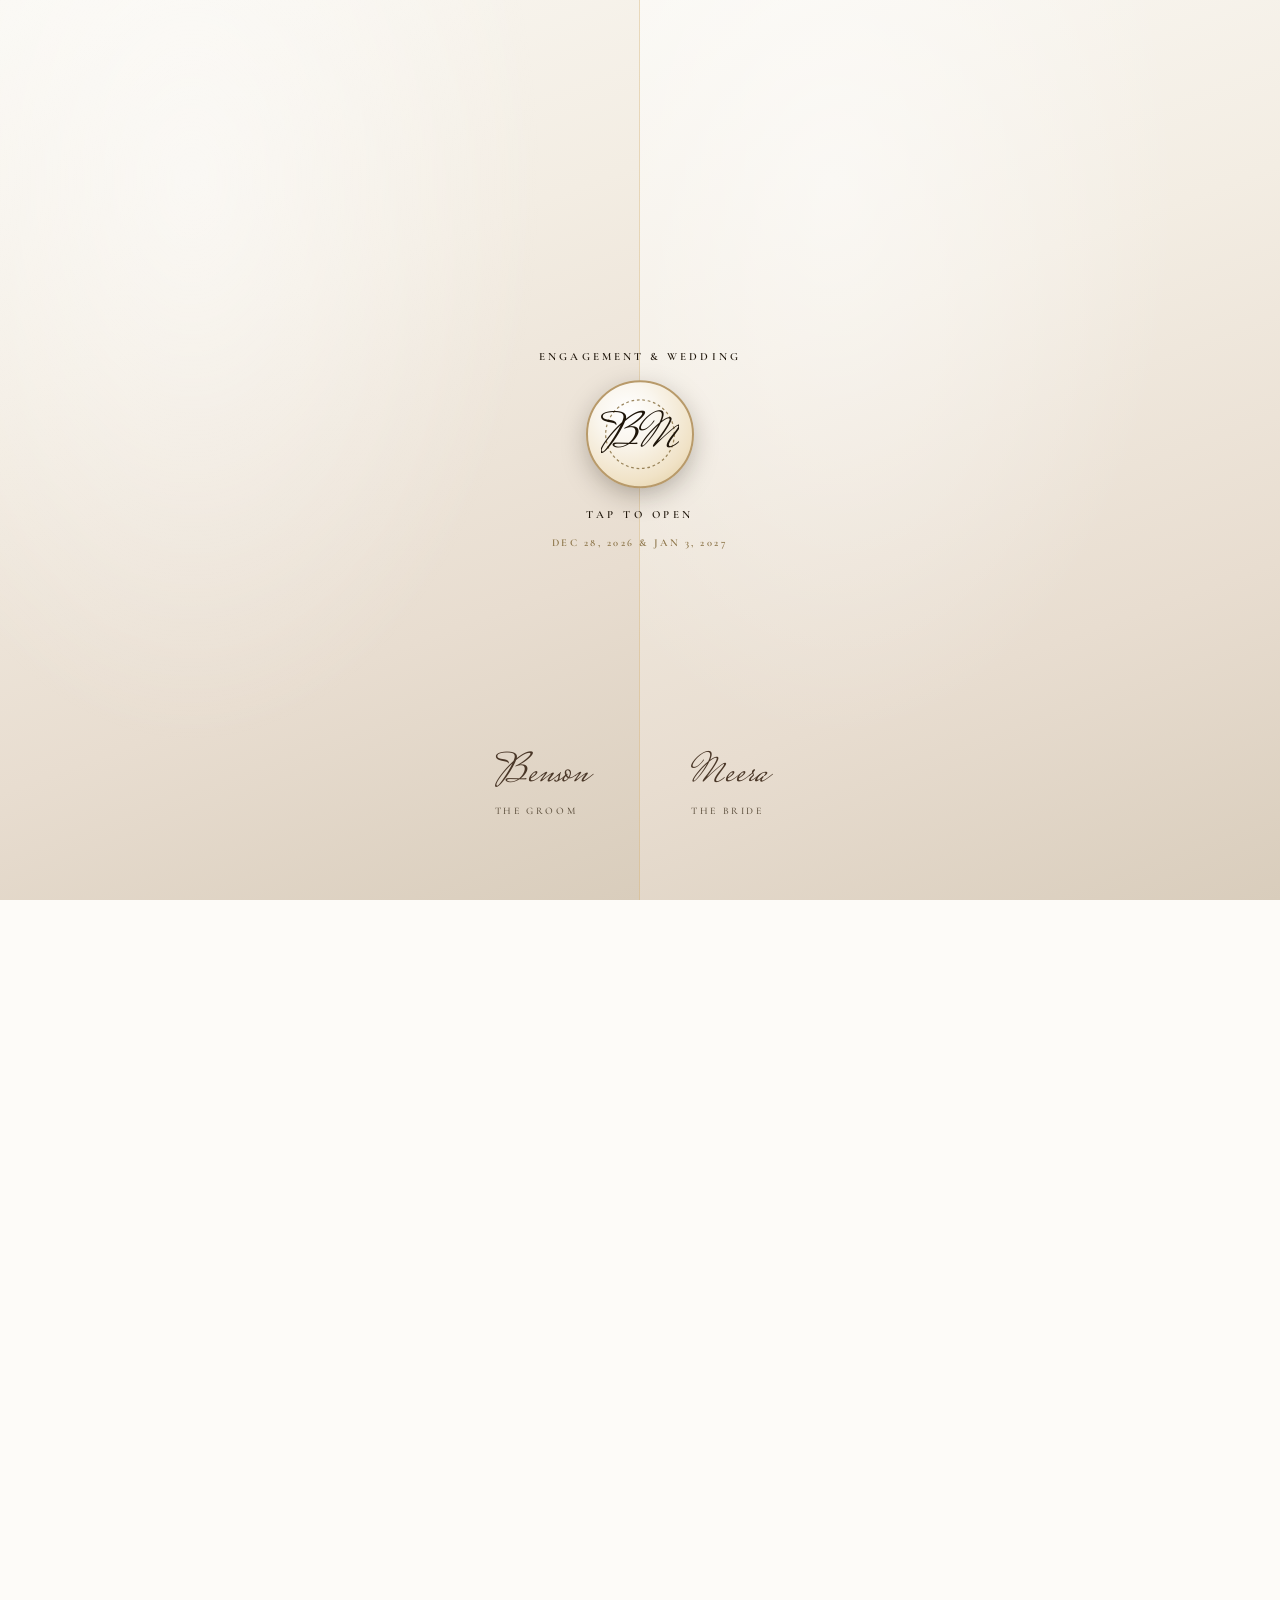
==== commit 6a996650: "updated" ====
--- a/index.html
+++ b/index.html
@@ -4,32 +4,32 @@
 <head>
   <meta charset="UTF-8">
   <meta name="viewport" content="width=device-width, initial-scale=1.0, maximum-scale=5.0">
-  <title>Benson &amp; Meera — Engagement &amp; Mylanchi Invitation</title>
+  <title>Benson &amp; Meera — Engagement &amp; Wedding Invitation</title>
   <meta name="description"
-    content="Joyfully invite you to celebrate the Engagement &amp; Mylanchi of Benson &amp; Meera on December 28, 2026.">
-  <link rel="canonical" href="https://benson-meera.vercel.app/engagement">
+    content="Join us in celebrating the Engagement &amp; Mylanchi (Dec 28, 2026) and Wedding &amp; Reception (Jan 3, 2027) of Benson Benny and Meera Rose.">
+  <link rel="canonical" href="https://benson-meera-engagement.vercel.app/">
 
   <!-- Open Graph / WhatsApp / Facebook -->
   <meta property="og:type" content="website">
-  <meta property="og:url" content="https://benson-meera.vercel.app/engagement">
-  <meta property="og:site_name" content="Benson &amp; Meera — Engagement &amp; Mylanchi">
-  <meta property="og:title" content="Benson &amp; Meera — Engagement &amp; Mylanchi">
+  <meta property="og:url" content="https://benson-meera-engagement.vercel.app/">
+  <meta property="og:site_name" content="Benson &amp; Meera — Engagement &amp; Wedding">
+  <meta property="og:title" content="Benson &amp; Meera — Engagement &amp; Wedding Invitation">
   <meta property="og:description"
-    content="Joyfully invite you to celebrate the Engagement &amp; Mylanchi of Benson &amp; Meera on December 28, 2026.">
-  <meta property="og:image" content="https://benson-meera.vercel.app/og-engagement.jpg">
-  <meta property="og:image:secure_url" content="https://benson-meera.vercel.app/og-engagement.jpg">
+    content="December 28, 2026 &amp; January 3, 2027 · Kumarakom &amp; Kidangoor">
+  <meta property="og:image" content="https://benson-meera-engagement.vercel.app/og-engagement-wedding.jpg">
+  <meta property="og:image:secure_url" content="https://benson-meera-engagement.vercel.app/og-engagement-wedding.jpg">
   <meta property="og:image:type" content="image/jpeg">
   <meta property="og:image:width" content="1200">
   <meta property="og:image:height" content="630">
-  <meta property="og:image:alt" content="Benson &amp; Meera — Engagement &amp; Mylanchi Invitation">
+  <meta property="og:image:alt" content="Benson &amp; Meera — Engagement &amp; Wedding Invitation">
 
   <!-- Twitter Card -->
   <meta name="twitter:card" content="summary_large_image">
-  <meta name="twitter:url" content="https://benson-meera.vercel.app/engagement">
-  <meta name="twitter:title" content="Benson &amp; Meera — Engagement &amp; Mylanchi">
+  <meta name="twitter:url" content="https://benson-meera-engagement.vercel.app/">
+  <meta name="twitter:title" content="Benson &amp; Meera — Engagement &amp; Wedding Invitation">
   <meta name="twitter:description"
-    content="Joyfully invite you to celebrate the Engagement &amp; Mylanchi of Benson &amp; Meera on December 28, 2026.">
-  <meta name="twitter:image" content="https://benson-meera.vercel.app/og-engagement.jpg">
+    content="December 28, 2026 &amp; January 3, 2027 · Kumarakom &amp; Kidangoor">
+  <meta name="twitter:image" content="https://benson-meera-engagement.vercel.app/og-engagement-wedding.jpg">
 
   <link rel="preconnect" href="https://fonts.googleapis.com">
   <link rel="preconnect" href="https://fonts.gstatic.com" crossorigin>
@@ -82,7 +82,7 @@
   <!-- ============================================================
      COVER — OPENING ANIMATION
 ============================================================ -->
-  <div id="cover" role="dialog" aria-label="Engagement &amp; Mylanchi invitation opening" aria-modal="true">
+  <div id="cover" role="dialog" aria-label="Engagement &amp; Wedding invitation opening" aria-modal="true">
 
     <!-- Left panel (Groom) -->
     <div class="fold left">
@@ -97,8 +97,8 @@
     </div>
 
     <!-- Center seal -->
-    <div class="cover-center" id="tapToOpen" role="button" tabindex="0" aria-label="Tap to open the Engagement &amp; Mylanchi invitation">
-      <div class="cover-event-badge">Engagement &amp; Mylanchi</div>
+    <div class="cover-center" id="tapToOpen" role="button" tabindex="0" aria-label="Tap to open the Engagement &amp; Wedding invitation">
+      <div class="cover-event-badge">Engagement &amp; Wedding</div>
       <div class="seal" aria-hidden="true">
         <svg viewBox="0 0 100 100" fill="none" xmlns="http://www.w3.org/2000/svg" style="width:78px;height:78px;"
           aria-hidden="true">
@@ -107,7 +107,7 @@
         </svg>
       </div>
       <div class="tap-label">Tap to open</div>
-      <div class="cover-event-date">December 28, 2026</div>
+      <div class="cover-event-date">Dec 28, 2026 &amp; Jan 3, 2027</div>
     </div>
 
     <!-- Right panel (Bride) -->
@@ -157,11 +157,11 @@
 
         <p class="hero-tagline">
           Together with our families, joyfully invite you<br>
-          to celebrate our Engagement &amp; Mylanchi
+          to celebrate our Engagement, Mylanchi &amp; Holy Matrimony
         </p>
 
-        <div class="hero-event-label">Engagement &amp; Mylanchi</div>
-        <div class="hero-dates">December 28, 2026</div>
+        <div class="hero-event-label">Engagement &amp; Wedding</div>
+        <div class="hero-dates">Dec 28, 2026 &amp; Jan 3, 2027</div>
 
         <div class="divider light" aria-hidden="true">
           <span class="line"></span>
@@ -187,7 +187,7 @@
         <p class="welcome-body">
           With grateful hearts, we — <em>Benson</em> and <em>Meera</em> —
           together with our beloved families, joyfully invite you to share in the celebration of our
-          <strong>Engagement &amp; Mylanchi</strong>.
+          <strong>Engagement &amp; Mylanchi</strong> and <strong>Wedding &amp; Reception</strong>.
           <br><br>
           Your presence, love, and prayers mean everything to us as we begin this beautiful journey together.
         </p>
@@ -314,18 +314,18 @@
             <div class="clabel">Seconds</div>
           </div>
         </div>
-        <p class="countdown-until">Until the Engagement &amp; Mylanchi — December 28, 2026</p>
+        <p class="countdown-until">Counting down to the Engagement &amp; Mylanchi — December 28, 2026</p>
       </div>
     </section>
 
     <!-- ====== EVENTS ====== -->
     <section class="events" aria-labelledby="events-heading">
       <div class="reveal">
-        <p class="eyebrow">Sacred Celebration</p>
+        <p class="eyebrow">Sacred Celebrations</p>
         <div class="divider" aria-hidden="true">
           <span class="line"></span><span class="gem"></span><span class="line"></span>
         </div>
-        <h2 id="events-heading">The Event</h2>
+        <h2 id="events-heading">The Events</h2>
       </div>
 
       <div class="event-cards">
@@ -339,6 +339,7 @@
               <path d="M12 6l-1.5-2.5h3L12 6z"/>
             </svg>
           </div>
+          <div class="event-type">Celebration I</div>
           <h3>Engagement &amp; Mylanchi</h3>
           <div class="event-detail">
             <span class="event-detail-icon" aria-hidden="true">
@@ -371,6 +372,55 @@
           </a>
         </article>
 
+        <!-- Wedding & Reception Card -->
+        <article class="event-card reveal" style="transition-delay: 0.20s;">
+          <div class="event-icon" aria-hidden="true">
+            <svg width="26" height="26" viewBox="0 0 24 24" fill="none" stroke="currentColor" stroke-width="1.8" stroke-linecap="round" stroke-linejoin="round">
+              <path d="M12 21.35l-1.45-1.32C5.4 15.36 2 12.28 2 8.5 2 5.42 4.42 3 7.5 3c1.74 0 3.41.81 4.5 2.09C13.09 3.81 14.76 3 16.5 3 19.58 3 22 5.42 22 8.5c0 3.78-3.4 6.86-8.55 11.54L12 21.35z"/>
+            </svg>
+          </div>
+          <div class="event-type">Celebration II</div>
+          <h3>Wedding &amp; Reception</h3>
+          <div class="event-detail">
+            <span class="event-detail-icon" aria-hidden="true">
+              <svg width="18" height="18" viewBox="0 0 24 24" fill="none" stroke="currentColor" stroke-width="2" stroke-linecap="round" stroke-linejoin="round"><rect x="3" y="4" width="18" height="18" rx="2" ry="2"/><line x1="16" y1="2" x2="16" y2="6"/><line x1="8" y1="2" x2="8" y2="6"/><line x1="3" y1="10" x2="21" y2="10"/><path d="M8 14h.01M12 14h.01M16 14h.01M8 18h.01M12 18h.01M16 18h.01"/></svg>
+            </span>
+            <div class="event-detail-text">
+              <div class="primary">January 3, 2027</div>
+              <div class="secondary">3:30 PM &mdash; Sunday</div>
+            </div>
+          </div>
+          <div class="event-detail">
+            <span class="event-detail-icon" aria-hidden="true">
+              <svg width="18" height="18" viewBox="0 0 24 24" fill="none" stroke="currentColor" stroke-width="2" stroke-linecap="round" stroke-linejoin="round"><path d="M21 10c0 7-9 13-9 13s-9-6-9-13a9 9 0 0 1 18 0z"/><circle cx="12" cy="10" r="3"/></svg>
+            </span>
+            <div class="event-detail-text">
+              <div class="primary">St. Mary's Knanaya Catholic Church</div>
+              <div class="secondary">(Forane Church, Kidangoor)</div>
+            </div>
+          </div>
+          <div class="event-reception-note">
+            <em>followed by reception at</em>
+            <strong>Grand Arena, Pattithanam, Ettumanoor</strong>
+          </div>
+          <div class="event-actions">
+            <a class="event-btn" href="https://www.google.com/maps/search/?api=1&query=St.+Mary+Knanaya+Catholic+Forane+Church+Kidangoor" target="_blank" rel="noopener noreferrer"
+              aria-label="View Church venue on Google Maps">
+              <span>
+                <svg width="14" height="14" viewBox="0 0 24 24" fill="none" stroke="currentColor" stroke-width="2" stroke-linecap="round" stroke-linejoin="round" style="vertical-align:-1px;margin-right:6px;"><path d="M21 10c0 7-9 13-9 13s-9-6-9-13a9 9 0 0 1 18 0z"/><circle cx="12" cy="10" r="3"/></svg>
+                Church
+              </span>
+            </a>
+            <a class="event-btn" href="https://maps.app.goo.gl/WuRf89RTYNKdZFMN9?g_st=aw" target="_blank" rel="noopener noreferrer"
+              aria-label="View Reception venue on Google Maps">
+              <span>
+                <svg width="14" height="14" viewBox="0 0 24 24" fill="none" stroke="currentColor" stroke-width="2" stroke-linecap="round" stroke-linejoin="round" style="vertical-align:-1px;margin-right:6px;"><path d="M21 10c0 7-9 13-9 13s-9-6-9-13a9 9 0 0 1 18 0z"/><circle cx="12" cy="10" r="3"/></svg>
+                Reception
+              </span>
+            </a>
+          </div>
+        </article>
+
       </div>
     </section>
 
@@ -384,7 +434,7 @@
         <h2 id="timeline-heading">The Celebration</h2>
       </div>
 
-      <ol class="timeline-list" aria-label="Engagement &amp; Mylanchi program timeline">
+      <ol class="timeline-list" aria-label="Engagement &amp; Wedding program timeline">
         <li class="tl-item reveal left" style="transition-delay: 0.10s;">
           <div class="tl-dot" aria-hidden="true">
             <svg width="22" height="22" viewBox="0 0 24 24" fill="none" stroke="currentColor" stroke-width="1.8" stroke-linecap="round" stroke-linejoin="round">
@@ -394,41 +444,24 @@
             </svg>
           </div>
           <div class="tl-content">
-            <div class="tl-tag">5:00 PM</div>
-            <div class="tl-title">Engagement Blessing</div>
-            <div class="tl-date">St. John Nepumcene's Church, Kumarakom</div>
+            <div class="tl-tag">Dec 28, 2026 &middot; 5:00 PM</div>
+            <div class="tl-title">Engagement &amp; Mylanchi</div>
+            <div class="tl-date">Kumarakom</div>
           </div>
         </li>
         <li class="tl-item reveal right" style="transition-delay: 0.15s;">
           <div class="tl-dot" aria-hidden="true">
             <svg width="22" height="22" viewBox="0 0 24 24" fill="none" stroke="currentColor" stroke-width="1.8" stroke-linecap="round" stroke-linejoin="round">
-              <path d="M12 2a5 5 0 0 1 5 5c0 3-5 9-5 9s-5-6-5-9a5 5 0 0 1 5-5z"/>
-              <circle cx="12" cy="7" r="1.5"/>
+              <path d="M12 21.35l-1.45-1.32C5.4 15.36 2 12.28 2 8.5 2 5.42 4.42 3 7.5 3c1.74 0 3.41.81 4.5 2.09C13.09 3.81 14.76 3 16.5 3 19.58 3 22 5.42 22 8.5c0 3.78-3.4 6.86-8.55 11.54L12 21.35z"/>
             </svg>
           </div>
           <div class="tl-content">
-            <div class="tl-tag">6:30 PM</div>
-            <div class="tl-title">Mylanchi Ritual</div>
-            <div class="tl-date">Traditional Henna ceremony &middot; Kottayam Club</div>
+            <div class="tl-tag">Jan 3, 2027 &middot; 3:30 PM</div>
+            <div class="tl-title">Wedding Ceremony &amp; Reception</div>
+            <div class="tl-date">Kidangoor &amp; Ettumanoor</div>
           </div>
         </li>
         <li class="tl-item reveal left" style="transition-delay: 0.20s;">
-          <div class="tl-dot" aria-hidden="true">
-            <svg width="22" height="22" viewBox="0 0 24 24" fill="none" stroke="currentColor" stroke-width="1.8" stroke-linecap="round" stroke-linejoin="round">
-              <path d="M18 8h1a4 4 0 0 1 0 8h-1"/>
-              <path d="M2 8h16v9a4 4 0 0 1-4 4H6a4 4 0 0 1-4-4V8z"/>
-              <line x1="6" y1="1" x2="6" y2="4"/>
-              <line x1="10" y1="1" x2="10" y2="4"/>
-              <line x1="14" y1="1" x2="14" y2="4"/>
-            </svg>
-          </div>
-          <div class="tl-content">
-            <div class="tl-tag">7:30 PM</div>
-            <div class="tl-title">Dinner Reception</div>
-            <div class="tl-date">Dinner &amp; Fellowship &middot; Kottayam Club</div>
-          </div>
-        </li>
-        <li class="tl-item reveal right" style="transition-delay: 0.25s;">
           <div class="tl-dot" aria-hidden="true">
             <svg width="22" height="22" viewBox="0 0 24 24" fill="none" stroke="currentColor" stroke-width="1.8" stroke-linecap="round" stroke-linejoin="round">
               <path d="M20.84 4.61a5.5 5.5 0 0 0-7.78 0L12 5.67l-1.06-1.06a5.5 5.5 0 0 0-7.78 7.78l1.06 1.06L12 21.23l8.78-8.78 1.06-1.06a5.5 5.5 0 0 0 0-7.78z"/>
@@ -450,7 +483,7 @@
         <div class="divider" aria-hidden="true">
           <span class="line"></span><span class="gem"></span><span class="line"></span>
         </div>
-        <h2 id="venue-heading">The Venue</h2>
+        <h2 id="venue-heading">The Venues</h2>
       </div>
 
       <div class="venue-cards">
@@ -486,6 +519,43 @@
           </a>
         </article>
 
+        <!-- Wedding Venue -->
+        <article class="venue-card reveal" style="transition-delay: 0.20s;">
+          <div class="venue-tag">✦ Wedding &amp; Reception ✦</div>
+          <div class="venue-title">St. Mary's Forane Church &amp; Grand Arena</div>
+          <div class="venue-datetime">January 3, 2027 &middot; 3:30 PM</div>
+          <div class="divider" aria-hidden="true" style="margin: 14px auto;">
+            <span class="line"></span><span class="gem"></span><span class="line"></span>
+          </div>
+          <div class="venue-map-placeholder">
+            <span class="map-icon" aria-hidden="true">
+              <svg width="38" height="38" viewBox="0 0 24 24" fill="none" stroke="currentColor" stroke-width="1.6" stroke-linecap="round" stroke-linejoin="round">
+                <polygon points="1 6 1 22 8 18 16 22 23 18 23 2 16 6 8 2 1 6"/>
+                <line x1="8" y1="2" x2="8" y2="18"/>
+                <line x1="16" y1="6" x2="16" y2="22"/>
+                <circle cx="12" cy="11" r="2" fill="currentColor"/>
+              </svg>
+            </span>
+            <span class="venue-map-text">Kidangoor &middot; Reception at Grand Arena, Pattithanam, Ettumanoor</span>
+          </div>
+          <div class="venue-actions">
+            <a class="venue-btn" href="https://www.google.com/maps/search/?api=1&query=St.+Mary+Knanaya+Catholic+Forane+Church+Kidangoor" target="_blank" rel="noopener noreferrer"
+              aria-label="Open Church venue directions in Google Maps">
+              <span>
+                <svg width="14" height="14" viewBox="0 0 24 24" fill="none" stroke="currentColor" stroke-width="2" stroke-linecap="round" stroke-linejoin="round" style="vertical-align:-1px;margin-right:6px;"><path d="M21 10c0 7-9 13-9 13s-9-6-9-13a9 9 0 0 1 18 0z"/><circle cx="12" cy="10" r="3"/></svg>
+                Church Map
+              </span>
+            </a>
+            <a class="venue-btn" href="https://maps.app.goo.gl/WuRf89RTYNKdZFMN9?g_st=aw" target="_blank" rel="noopener noreferrer"
+              aria-label="Open Reception venue directions in Google Maps">
+              <span>
+                <svg width="14" height="14" viewBox="0 0 24 24" fill="none" stroke="currentColor" stroke-width="2" stroke-linecap="round" stroke-linejoin="round" style="vertical-align:-1px;margin-right:6px;"><path d="M21 10c0 7-9 13-9 13s-9-6-9-13a9 9 0 0 1 18 0z"/><circle cx="12" cy="10" r="3"/></svg>
+                Reception Map
+              </span>
+            </a>
+          </div>
+        </article>
+
       </div>
     </section>
 
@@ -614,20 +684,20 @@
           <span class="line"></span><span class="gem"></span><span class="line"></span>
         </div>
         <h2 id="closing-heading" class="names">Benson &amp; Meera</h2>
-        <div class="date-label">December 28, 2026</div>
+        <div class="date-label">December 28, 2026 &amp; January 3, 2027</div>
       </div>
 
       <div class="reveal" style="transition-delay: 0.20s;">
         <p class="closing-msg">
           With hearts full of joy and thanksgiving,<br>
-          we look forward to celebrating our Engagement &amp; Mylanchi with you.<br>
+          we look forward to celebrating our Engagement &amp; Mylanchi and Wedding &amp; Reception with you.<br>
           <em style="font-size:0.9em;opacity:0.8;">Your presence is our greatest gift.</em>
         </p>
         <div class="hashtag">#BensonAndMeera</div>
       </div>
 
       <div class="foot reveal" style="transition-delay: 0.30s;">
-        Benson &amp; Meera &middot; December 28, 2026 &middot; Made with Love
+        Benson &amp; Meera &middot; December 28, 2026 &amp; January 3, 2027 &middot; Made with Love
       </div>
 
     </section>
--- a/style.css
+++ b/style.css
@@ -1075,7 +1075,7 @@
   padding: 44px 36px 40px;
   flex: 1 1 320px;
   max-width: 480px;
-  margin: 0 auto;
+  margin: 0;
   width: 100%;
   text-align: left;
   box-shadow: 0 20px 50px -22px var(--shadow-dark);
@@ -1229,7 +1229,7 @@
 .event-actions {
   display: flex;
   gap: 10px;
-  justify-content: center;
+  justify-content: flex-start;
   align-items: center;
   flex-wrap: wrap;
   margin-top: 22px;
@@ -1413,7 +1413,7 @@
   flex: 1 1 320px;
   min-width: 280px;
   max-width: 460px;
-  margin: 0 auto;
+  margin: 0;
   width: 100%;
   border: 1px solid var(--divider-gold);
   padding: 44px 34px 38px;
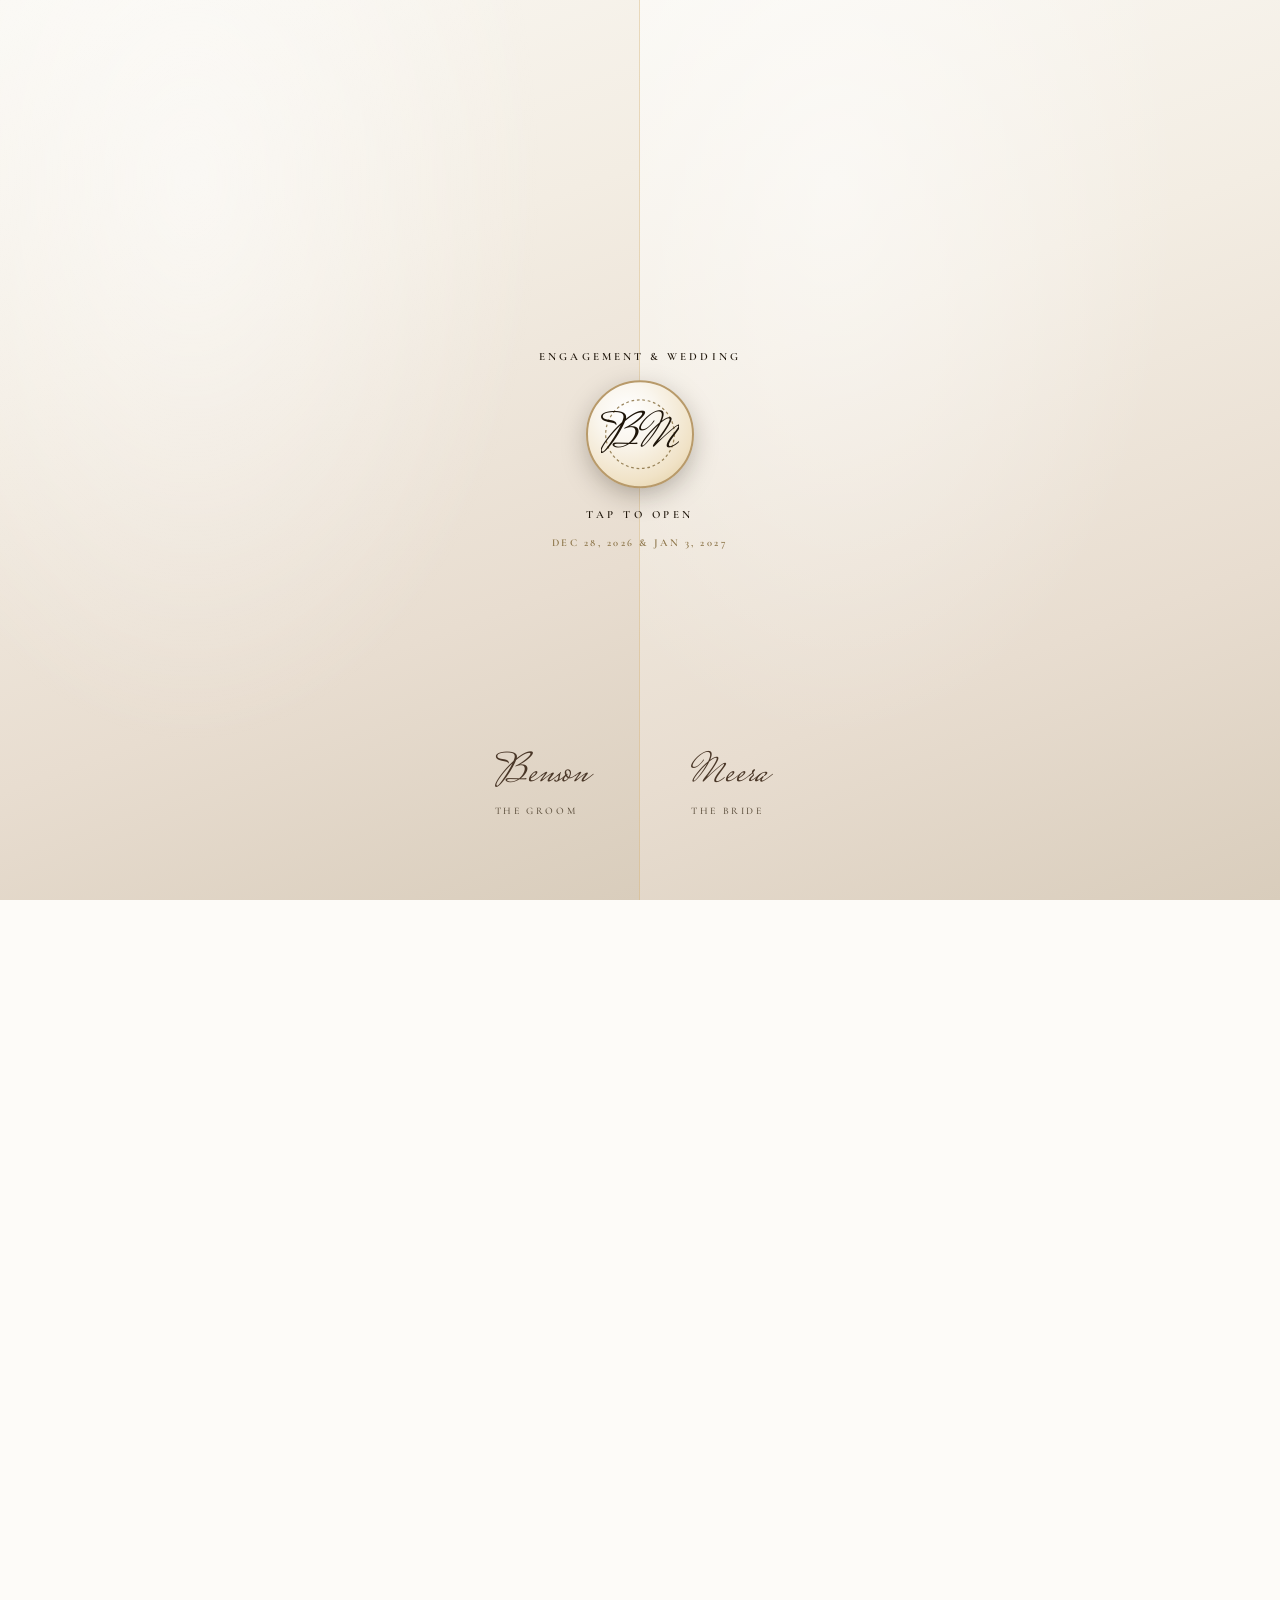
==== commit a1186ab1: "first commit" ====
--- a/index.html
+++ b/index.html
@@ -7,17 +7,17 @@
   <title>Benson &amp; Meera — Engagement &amp; Wedding Invitation</title>
   <meta name="description"
     content="Join us in celebrating the Engagement &amp; Mylanchi (Dec 28, 2026) and Wedding &amp; Reception (Jan 3, 2027) of Benson Benny and Meera Rose.">
-  <link rel="canonical" href="https://benson-meera-engagement.vercel.app/">
+  <link rel="canonical" href="https://benson-meera-wed-eng.vercel.app/">
 
   <!-- Open Graph / WhatsApp / Facebook -->
   <meta property="og:type" content="website">
-  <meta property="og:url" content="https://benson-meera-engagement.vercel.app/">
+  <meta property="og:url" content="https://benson-meera-wed-eng.vercel.app/">
   <meta property="og:site_name" content="Benson &amp; Meera — Engagement &amp; Wedding">
   <meta property="og:title" content="Benson &amp; Meera — Engagement &amp; Wedding Invitation">
   <meta property="og:description"
     content="December 28, 2026 &amp; January 3, 2027 · Kumarakom &amp; Kidangoor">
-  <meta property="og:image" content="https://benson-meera-engagement.vercel.app/og-engagement-wedding.jpg">
-  <meta property="og:image:secure_url" content="https://benson-meera-engagement.vercel.app/og-engagement-wedding.jpg">
+  <meta property="og:image" content="https://benson-meera-wed-eng.vercel.app/og-engagement-wedding.jpg">
+  <meta property="og:image:secure_url" content="https://benson-meera-wed-eng.vercel.app/og-engagement-wedding.jpg">
   <meta property="og:image:type" content="image/jpeg">
   <meta property="og:image:width" content="1200">
   <meta property="og:image:height" content="630">
@@ -25,11 +25,11 @@
 
   <!-- Twitter Card -->
   <meta name="twitter:card" content="summary_large_image">
-  <meta name="twitter:url" content="https://benson-meera-engagement.vercel.app/">
+  <meta name="twitter:url" content="https://benson-meera-wed-eng.vercel.app/">
   <meta name="twitter:title" content="Benson &amp; Meera — Engagement &amp; Wedding Invitation">
   <meta name="twitter:description"
     content="December 28, 2026 &amp; January 3, 2027 · Kumarakom &amp; Kidangoor">
-  <meta name="twitter:image" content="https://benson-meera-engagement.vercel.app/og-engagement-wedding.jpg">
+  <meta name="twitter:image" content="https://benson-meera-wed-eng.vercel.app/og-engagement-wedding.jpg">
 
   <link rel="preconnect" href="https://fonts.googleapis.com">
   <link rel="preconnect" href="https://fonts.gstatic.com" crossorigin>
@@ -214,6 +214,7 @@
             Beloved son of<br>
             <em style="color:var(--accent);">Mr. Benny Puthiyaveettil &amp; Mrs. Minimol Puthiyaveettil</em>
             <div class="person-house">( Puthiyaveettil )</div>
+            <div class="person-place">Cherpunkal, Kottayam</div>
           </div>
         </div>
 
@@ -230,6 +231,7 @@
             Beloved daughter of<br>
             <em style="color:var(--accent);">Mr. Jojo Kadavil &amp; Mrs. Tipsy Kadavil</em>
             <div class="person-house">( Kadavil )</div>
+            <div class="person-place">Punnathara, Kottayam</div>
           </div>
         </div>
       </div>
--- a/style.css
+++ b/style.css
@@ -786,6 +786,16 @@
   color: var(--gold-deep);
   font-size: 14px;
   margin-top: 4px;
+  letter-spacing: 0.03em;
+  font-weight: 500;
+}
+
+.couple-card .person-place {
+  font-family: 'Cormorant Garamond', serif;
+  font-style: italic;
+  color: var(--ink-mute);
+  font-size: 15px;
+  margin-top: 3px;
   letter-spacing: 0.03em;
   font-weight: 500;
 }
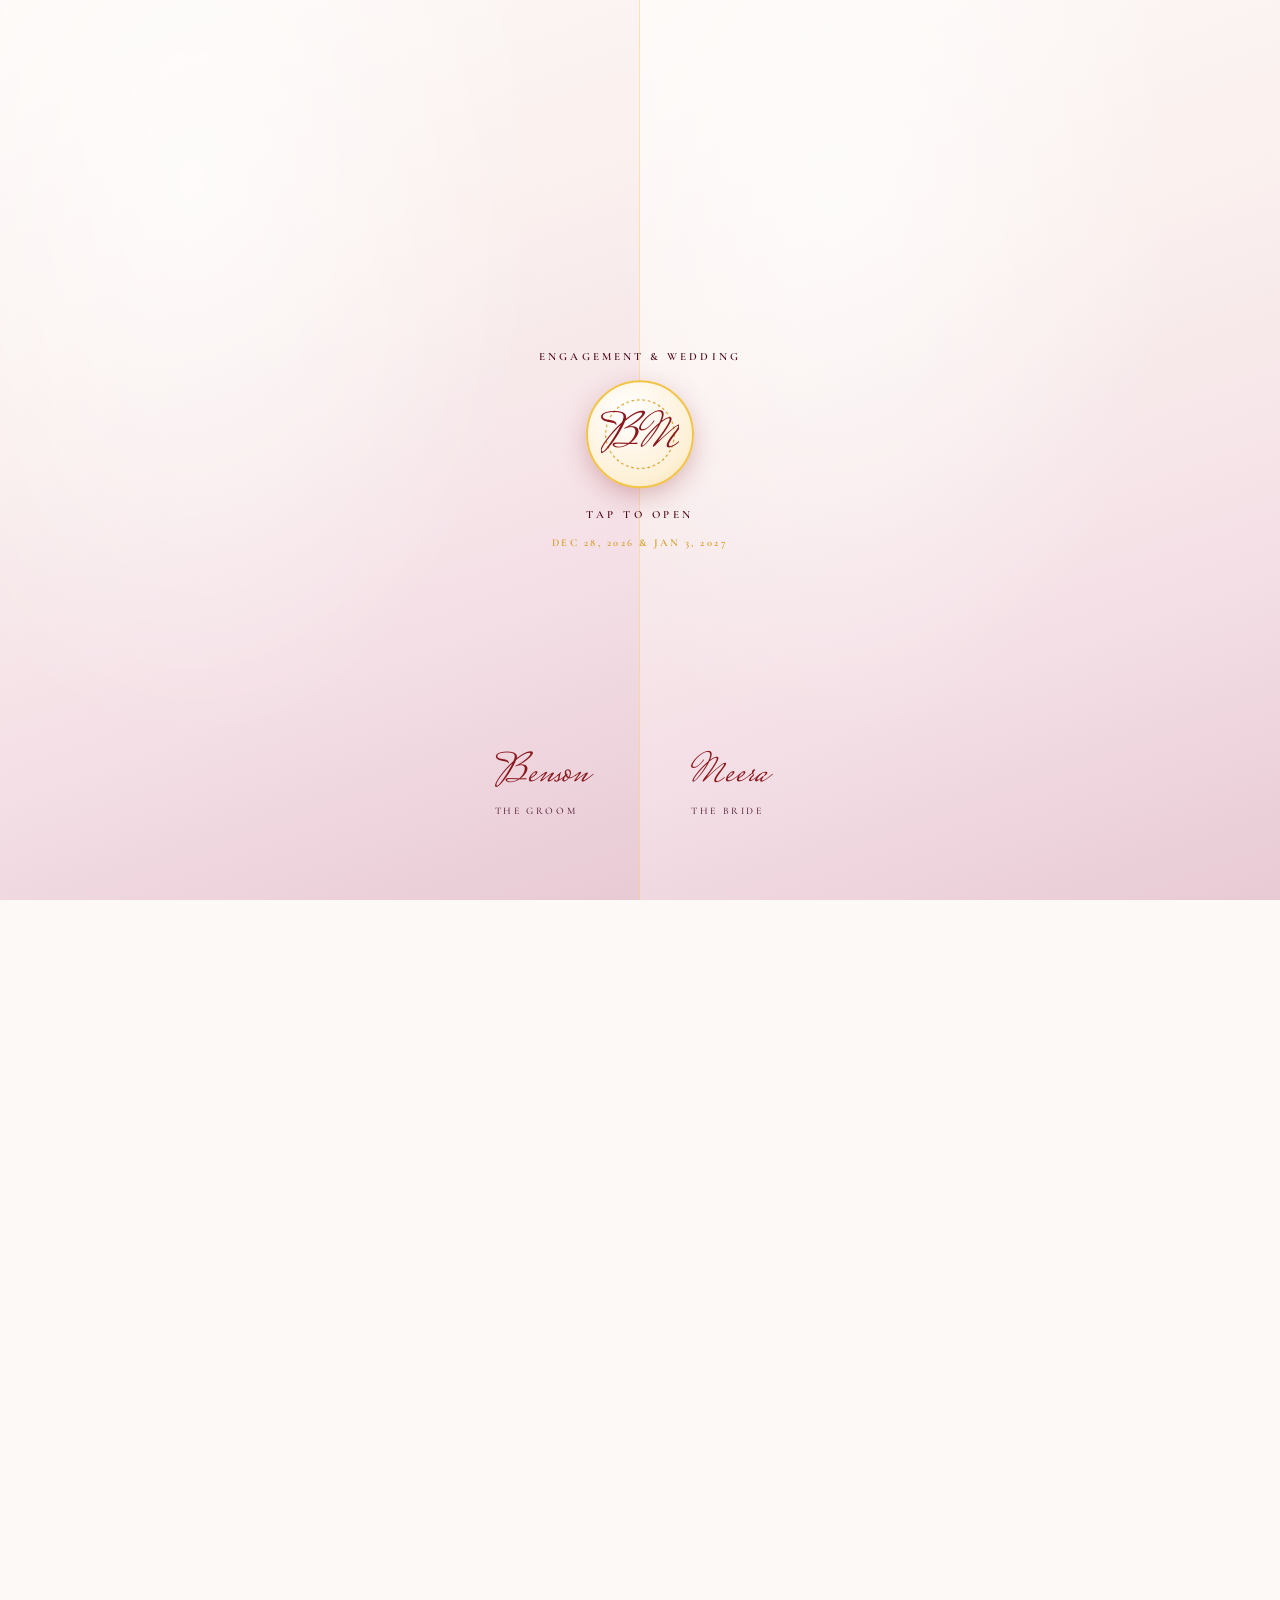
==== commit c392afba: "updated" ====
--- a/index.html
+++ b/index.html
@@ -163,6 +163,12 @@
         <div class="hero-event-label">Engagement &amp; Wedding</div>
         <div class="hero-dates">Dec 28, 2026 &amp; Jan 3, 2027</div>
 
+        <div class="hero-sparkle-pill" aria-label="Celebration theme: It's sunset meets sparkles">
+          <span class="sparkle-icon" aria-hidden="true">✨</span>
+          <span>It's sunset meets sparkles</span>
+          <span class="sparkle-icon" aria-hidden="true">✨</span>
+        </div>
+
         <div class="divider light" aria-hidden="true">
           <span class="line"></span>
           <span class="gem"></span>
@@ -362,8 +368,24 @@
             </div>
           </div>
           <div class="event-reception-note">
-            <em>followed by reception at</em>
+            <em>followed by reception at 6:00 PM at</em>
             <strong>Kottayam Club, Kumarakom</strong>
+          </div>
+          <div class="event-theme-callout">
+            <div class="theme-callout-header">
+              <span class="theme-callout-icon" aria-hidden="true">✨</span>
+              <span class="theme-callout-title">Guest Dress Theme</span>
+            </div>
+            <div class="theme-callout-quote">&ldquo;It's sunset meets sparkles ✨&rdquo;</div>
+            <div class="theme-callout-pills" aria-label="Dress theme colors">
+              <span class="color-dot" style="background:#8A191F;" title="Wine Red (#8A191F)"></span>
+              <span class="color-dot" style="background:#F2C447;" title="Saffron Gold (#F2C447)"></span>
+              <span class="color-dot" style="background:#F76218;" title="Sunset Orange (#F76218)"></span>
+              <span class="color-dot" style="background:#FF1D68;" title="Folly Pink (#FF1D68)"></span>
+              <span class="color-dot" style="background:#B10065;" title="Magenta (#B10065)"></span>
+              <span class="color-dot" style="background:#740580;" title="Royal Purple (#740580)"></span>
+            </div>
+            <div class="theme-callout-sub">Dress to impress 🫶🏽</div>
           </div>
           <a class="event-btn" href="https://www.google.com/maps/search/?api=1&query=St.+John+Nepumcene+Knanaya+Catholic+Church+Kumarakom" target="_blank" rel="noopener noreferrer"
             aria-label="View Engagement venue on Google Maps">
@@ -402,7 +424,7 @@
             </div>
           </div>
           <div class="event-reception-note">
-            <em>followed by reception at</em>
+            <em>followed by reception at 6:00 PM at</em>
             <strong>Grand Arena, Pattithanam, Ettumanoor</strong>
           </div>
           <div class="event-actions">
@@ -426,6 +448,81 @@
       </div>
     </section>
 
+    <!-- ====== GUEST COLOR PALETTE (DRESS CODE) ====== -->
+    <section class="palette-section" id="palette" aria-labelledby="palette-heading">
+      <div class="reveal">
+        <p class="eyebrow">Guest Dress Theme</p>
+        <div class="divider" aria-hidden="true">
+          <span class="line"></span><span class="gem"></span><span class="line"></span>
+        </div>
+        <h2 id="palette-heading" class="palette-title">Meera's Engagement / Mylanchi Color Palette</h2>
+        <div class="palette-tagline-wrap">
+          <span class="sparkle-symbol" aria-hidden="true">✨</span>
+          <p class="palette-tagline">It's sunset meets sparkles</p>
+          <span class="sparkle-symbol" aria-hidden="true">✨</span>
+        </div>
+      </div>
+
+      <div class="palette-card-container reveal" style="transition-delay: 0.15s;">
+        <!-- Visual Swatch Strip identical to the palette card in the photo -->
+        <div class="palette-strip-card">
+          <div class="palette-strip" role="region" aria-label="Engagement &amp; Mylanchi Color Swatches">
+            <div class="swatch-col" style="--swatch-bg: #8A191F;" title="Wine Red (#8A191F)">
+              <div class="swatch-bar"></div>
+              <div class="swatch-info">
+                <span class="swatch-code">#8A191F</span>
+                <span class="swatch-name">Wine Red</span>
+              </div>
+            </div>
+            <div class="swatch-col" style="--swatch-bg: #F2C447;" title="Saffron Gold (#F2C447)">
+              <div class="swatch-bar"></div>
+              <div class="swatch-info">
+                <span class="swatch-code">#F2C447</span>
+                <span class="swatch-name">Saffron</span>
+              </div>
+            </div>
+            <div class="swatch-col" style="--swatch-bg: #F76218;" title="Sunset Orange (#F76218)">
+              <div class="swatch-bar"></div>
+              <div class="swatch-info">
+                <span class="swatch-code">#F76218</span>
+                <span class="swatch-name">Orange</span>
+              </div>
+            </div>
+            <div class="swatch-col" style="--swatch-bg: #FF1D68;" title="Folly Pink (#FF1D68)">
+              <div class="swatch-bar"></div>
+              <div class="swatch-info">
+                <span class="swatch-code">#FF1D68</span>
+                <span class="swatch-name">Folly Pink</span>
+              </div>
+            </div>
+            <div class="swatch-col" style="--swatch-bg: #B10065;" title="Magenta Dye (#B10065)">
+              <div class="swatch-bar"></div>
+              <div class="swatch-info">
+                <span class="swatch-code">#B10065</span>
+                <span class="swatch-name">Magenta</span>
+              </div>
+            </div>
+            <div class="swatch-col" style="--swatch-bg: #740580;" title="Royal Purple (#740580)">
+              <div class="swatch-bar"></div>
+              <div class="swatch-info">
+                <span class="swatch-code">#740580</span>
+                <span class="swatch-name">Purple</span>
+              </div>
+            </div>
+          </div>
+        </div>
+
+        <div class="palette-footer-note">
+          <span class="dress-text">Dress to impress</span>
+          <span class="heart-hands" role="img" aria-label="heart hands">🫶🏽</span>
+        </div>
+
+        <p class="palette-desc">
+          We warmly invite you to celebrate with us in any radiant shade from our sunset-inspired palette for the Engagement &amp; Mylanchi evening!
+        </p>
+      </div>
+    </section>
+
     <!-- ====== TIMELINE ====== -->
     <section class="timeline" aria-labelledby="timeline-heading">
       <div class="reveal">
@@ -448,7 +545,7 @@
           <div class="tl-content">
             <div class="tl-tag">Dec 28, 2026 &middot; 5:00 PM</div>
             <div class="tl-title">Engagement &amp; Mylanchi</div>
-            <div class="tl-date">Kumarakom</div>
+            <div class="tl-date">Kumarakom &middot; Reception at 6:00 PM</div>
           </div>
         </li>
         <li class="tl-item reveal right" style="transition-delay: 0.15s;">
@@ -460,7 +557,7 @@
           <div class="tl-content">
             <div class="tl-tag">Jan 3, 2027 &middot; 3:30 PM</div>
             <div class="tl-title">Wedding Ceremony &amp; Reception</div>
-            <div class="tl-date">Kidangoor &amp; Ettumanoor</div>
+            <div class="tl-date">Kidangoor &middot; Reception at 6:00 PM</div>
           </div>
         </li>
         <li class="tl-item reveal left" style="transition-delay: 0.20s;">
@@ -494,7 +591,7 @@
         <article class="venue-card reveal" style="transition-delay: 0.10s;">
           <div class="venue-tag">✦ Engagement &amp; Mylanchi ✦</div>
           <div class="venue-title">St. John Nepumcene's Church</div>
-          <div class="venue-datetime">December 28, 2026 &middot; 5:00 PM</div>
+          <div class="venue-datetime">December 28, 2026 &middot; 5:00 PM &bull; Reception at 6:00 PM</div>
           <div class="divider" aria-hidden="true" style="margin: 14px auto;">
             <span class="line"></span><span class="gem"></span><span class="line"></span>
           </div>
@@ -509,7 +606,7 @@
                   <circle cx="12" cy="11" r="2" fill="currentColor"/>
                 </svg>
               </span>
-              <span class="venue-map-text">Kumarakom &middot; Reception at Kottayam Club</span>
+              <span class="venue-map-text">Kumarakom &middot; Reception at Kottayam Club (6:00 PM)</span>
             </div>
           </a>
           <a class="venue-btn" href="https://www.google.com/maps/search/?api=1&query=St.+John+Nepumcene+Knanaya+Catholic+Church+Kumarakom" target="_blank" rel="noopener noreferrer"
@@ -525,7 +622,7 @@
         <article class="venue-card reveal" style="transition-delay: 0.20s;">
           <div class="venue-tag">✦ Wedding &amp; Reception ✦</div>
           <div class="venue-title">St. Mary's Forane Church &amp; Grand Arena</div>
-          <div class="venue-datetime">January 3, 2027 &middot; 3:30 PM</div>
+          <div class="venue-datetime">January 3, 2027 &middot; 3:30 PM &bull; Reception at 6:00 PM</div>
           <div class="divider" aria-hidden="true" style="margin: 14px auto;">
             <span class="line"></span><span class="gem"></span><span class="line"></span>
           </div>
@@ -538,7 +635,7 @@
                 <circle cx="12" cy="11" r="2" fill="currentColor"/>
               </svg>
             </span>
-            <span class="venue-map-text">Kidangoor &middot; Reception at Grand Arena, Pattithanam, Ettumanoor</span>
+            <span class="venue-map-text">Kidangoor &middot; Reception at Grand Arena, Pattithanam (6:00 PM)</span>
           </div>
           <div class="venue-actions">
             <a class="venue-btn" href="https://www.google.com/maps/search/?api=1&query=St.+Mary+Knanaya+Catholic+Forane+Church+Kidangoor" target="_blank" rel="noopener noreferrer"
--- a/style.css
+++ b/style.css
@@ -1,49 +1,68 @@
 /* ============================================================
-   DESIGN TOKENS — Neutral Warm Palette:
-   Warm Ivory · Soft Taupe · Stone · Champagne Gold
+   DESIGN TOKENS — "Sunset Meets Sparkles" Palette:
+   Deep Crimson Wine (#8A191F) · Saffron Gold (#F2C447) · 
+   Sunset Orange (#F76218) · Vivid Pink (#FF1D68) · 
+   Magenta Dye (#B10065) · Royal Purple (#740580)
 ============================================================ */
 :root {
-  /* Backgrounds */
-  --ivory: #FDFBF8;
-  --pearl: #F8F5F0;
-  --blush-light: #F3EFE9;
-  --blush-mid: #E8E0D5;
-
-  /* Ink / Text */
-  --ink: #2A2118;
-  --ink-soft: #5C4F3D;
-  --ink-mute: #8C7D6A;
-
-  /* Primary Accent — Deep Warm Taupe / Charcoal Brown */
-  --wine-deep: #1E150A;
-  --wine: #4A3728;
-  --wine-rich: #5E4535;
-  --wine-light: #7A5C47;
-
-  /* Secondary Accent — Muted Terracotta / Sand */
-  --rose: #9C7A5E;
-  --rose-deep: #6B4F38;
-  --rose-soft: #B89880;
-  --rose-pale: #F0E8DF;
-
-  /* Gold / Champagne Accents */
-  --gold: #B89A6A;
-  --gold-deep: #8A7245;
-  --gold-soft: #D4B882;
-  --gold-pale: #F5EDD8;
-
-  /* Dark sections — deep warm charcoal */
-  --dark-1: #16100A;
-  --dark-2: #201710;
-  --dark-3: #2C2018;
+  /* Guest Color Palette Swatches */
+  --swatch-wine: #8A191F;
+  --swatch-saffron: #F2C447;
+  --swatch-orange: #F76218;
+  --swatch-pink: #FF1D68;
+  --swatch-magenta: #B10065;
+  --swatch-purple: #740580;
+
+  /* Backgrounds — Luxurious warm ivory with delicate sunset blush */
+  --ivory: #FDF9F7;
+  --pearl: #FAF1EF;
+  --blush-light: #FCE7EC;
+  --blush-mid: #F7D4DD;
+
+  /* Ink / Text — Rich twilight velvet ink */
+  --ink: #220D1A;
+  --ink-soft: #5A273F;
+  --ink-mute: #8E536F;
+
+  /* Primary Accent — Deep Crimson & Wine */
+  --wine-deep: #4E061B;
+  --wine: #8A191F;
+  --wine-rich: #A71530;
+  --wine-light: #C92444;
+
+  /* Secondary Accent — Sunset Magenta & Vivid Folly Pink */
+  --rose: #B10065;
+  --rose-deep: #8A191F;
+  --rose-soft: #FF1D68;
+  --rose-pale: #FEECF2;
+
+  /* Gold / Sparkles / Saffron Accents */
+  --gold: #F2C447;
+  --gold-deep: #D49B1E;
+  --gold-soft: #F7D675;
+  --gold-pale: #FEF8E7;
+
+  /* Sunset Vibrance & Gradients */
+  --sunset-orange: #F76218;
+  --sunset-pink: #FF1D68;
+  --sunset-magenta: #B10065;
+  --sunset-purple: #740580;
+  --sunset-gradient: linear-gradient(135deg, #740580 0%, #B10065 24%, #FF1D68 50%, #F76218 78%, #F2C447 100%);
+  --sunset-glow: linear-gradient(135deg, rgba(116, 5, 128, 0.12) 0%, rgba(177, 0, 101, 0.12) 30%, rgba(255, 29, 104, 0.12) 60%, rgba(247, 98, 24, 0.12) 85%, rgba(242, 196, 71, 0.12) 100%);
+
+  /* Dark sections — Royal Twilight / Plum Velvet & Deep Wine */
+  --dark-1: #1A0515;
+  --dark-2: #260720;
+  --dark-3: #390B2D;
 
   /* Utility */
-  --divider-gold: rgba(184, 154, 106, 0.40);
-  --divider-wine: rgba(74, 55, 40, 0.25);
-  --divider-rose: rgba(156, 122, 94, 0.25);
-  --shadow-wine: rgba(30, 21, 10, 0.18);
-  --shadow-dark: rgba(22, 16, 10, 0.40);
-  --gold-glow: rgba(184, 154, 106, 0.30);
+  --divider-gold: rgba(242, 196, 71, 0.45);
+  --divider-wine: rgba(138, 25, 31, 0.28);
+  --divider-rose: rgba(177, 0, 101, 0.28);
+  --shadow-wine: rgba(138, 25, 31, 0.22);
+  --shadow-dark: rgba(26, 5, 21, 0.45);
+  --gold-glow: rgba(242, 196, 71, 0.40);
+  --sunset-glow-box: rgba(247, 98, 24, 0.35);
 
   /* Shared accent for couple card parents */
   --accent: var(--wine);
@@ -203,8 +222,8 @@
   position: relative;
   overflow: hidden;
   background:
-    radial-gradient(ellipse at 30% 20%, rgba(255, 255, 255, 0.50), transparent 55%),
-    linear-gradient(160deg, #FAF8F3 0%, #F3EDE3 35%, #E8DDD0 70%, #D9CDBC 100%);
+    radial-gradient(ellipse at 30% 20%, rgba(255, 255, 255, 0.65), transparent 55%),
+    linear-gradient(160deg, #FDF9F7 0%, #FAF0EE 35%, #F4DFE6 70%, #E8CAD4 100%);
   transition: transform 1.2s cubic-bezier(.76, 0, .18, 1), opacity 1.2s ease;
   display: flex;
   flex-direction: column;
@@ -212,7 +231,7 @@
 }
 
 .fold.left {
-  border-right: 1px solid rgba(197, 155, 78, 0.35);
+  border-right: 1px solid rgba(242, 196, 71, 0.40);
   align-items: flex-end;
 }
 
@@ -294,12 +313,12 @@
   width: 108px;
   height: 108px;
   border-radius: 50%;
-  background: radial-gradient(circle at 38% 30%, #FFFFFF 0%, #FAF6EE 30%, #F0E2C6 70%, #DECA9B 100%);
+  background: radial-gradient(circle at 38% 30%, #FFFFFF 0%, #FFF8EE 30%, #FDF0D5 70%, #F5DCA3 100%);
   border: 2.5px solid var(--gold);
   display: flex;
   align-items: center;
   justify-content: center;
-  box-shadow: 0 8px 28px -4px rgba(30, 21, 10, 0.35);
+  box-shadow: 0 8px 28px -4px rgba(138, 25, 31, 0.35);
   animation: pulseRing 2.8s ease-in-out infinite;
 }
 
@@ -312,7 +331,7 @@
   font-family: 'Mrs Saint Delafield', cursive;
   font-size: 64px;
   font-weight: 500;
-  fill: var(--wine-deep);
+  fill: var(--wine);
   letter-spacing: 1px;
 }
 
@@ -320,11 +339,11 @@
 
   0%,
   100% {
-    box-shadow: 0 0 0 0 rgba(184, 154, 106, 0.40), 0 8px 28px -4px rgba(30, 21, 10, 0.35);
+    box-shadow: 0 0 0 0 rgba(242, 196, 71, 0.45), 0 8px 28px -4px rgba(138, 25, 31, 0.35);
   }
 
   50% {
-    box-shadow: 0 0 0 16px rgba(184, 154, 106, 0), 0 8px 28px -4px rgba(30, 21, 10, 0.35);
+    box-shadow: 0 0 0 16px rgba(242, 196, 71, 0), 0 8px 28px -4px rgba(138, 25, 31, 0.35);
   }
 }
 
@@ -439,8 +458,10 @@
   padding-top: 70px;
   padding-bottom: 80px;
   background:
-    radial-gradient(ellipse 65% 55% at 50% 20%, rgba(184, 154, 106, 0.16), transparent 75%),
-    radial-gradient(ellipse 70% 60% at 50% 85%, rgba(46, 33, 20, 0.45), transparent 80%),
+    radial-gradient(ellipse 70% 55% at 50% 16%, rgba(242, 196, 71, 0.22), transparent 75%),
+    radial-gradient(ellipse 65% 55% at 85% 45%, rgba(255, 29, 104, 0.20), transparent 70%),
+    radial-gradient(ellipse 65% 55% at 15% 65%, rgba(116, 5, 128, 0.26), transparent 70%),
+    radial-gradient(ellipse 75% 60% at 50% 88%, rgba(138, 25, 31, 0.48), transparent 80%),
     linear-gradient(170deg, var(--dark-1) 0%, var(--dark-2) 48%, var(--dark-3) 100%);
   position: relative;
   color: #ffffff;
@@ -452,9 +473,57 @@
   width: 5px;
   height: 5px;
   border-radius: 50%;
-  background: rgba(255, 238, 204, 0.90);
+  background: radial-gradient(circle, #FFFFFF 0%, var(--gold) 60%, transparent 100%);
+  box-shadow: 0 0 12px 2px rgba(242, 196, 71, 0.90), 0 0 20px rgba(247, 98, 24, 0.60);
   opacity: 0;
   animation: sparkleFloat var(--dur) ease-in-out var(--del) infinite;
+}
+
+.hero-sparkle-pill {
+  display: inline-flex;
+  align-items: center;
+  justify-content: center;
+  gap: 10px;
+  background: rgba(255, 255, 255, 0.08);
+  border: 1px solid rgba(242, 196, 71, 0.60);
+  padding: 8px 24px;
+  border-radius: 999px;
+  margin: 16px auto 6px;
+  backdrop-filter: blur(8px);
+  -webkit-backdrop-filter: blur(8px);
+  box-shadow: 0 4px 20px rgba(0, 0, 0, 0.30), 0 0 16px rgba(242, 196, 71, 0.25);
+  animation: sunsetPillGlow 3.6s ease-in-out infinite alternate;
+}
+
+.hero-sparkle-pill span {
+  font-family: 'Cormorant Garamond', serif;
+  font-size: 16.5px;
+  font-style: italic;
+  font-weight: 600;
+  letter-spacing: 0.12em;
+  color: #FFF3D4;
+  text-shadow: 0 1px 6px rgba(0, 0, 0, 0.70);
+}
+
+.hero-sparkle-pill .sparkle-icon {
+  font-style: normal;
+  font-size: 15px;
+  filter: drop-shadow(0 0 6px #F2C447);
+}
+
+@keyframes sunsetPillGlow {
+  0% {
+    border-color: rgba(242, 196, 71, 0.55);
+    box-shadow: 0 4px 16px rgba(0, 0, 0, 0.25), 0 0 14px rgba(242, 196, 71, 0.20);
+  }
+  50% {
+    border-color: rgba(255, 29, 104, 0.75);
+    box-shadow: 0 4px 20px rgba(0, 0, 0, 0.30), 0 0 20px rgba(255, 29, 104, 0.35);
+  }
+  100% {
+    border-color: rgba(247, 98, 24, 0.75);
+    box-shadow: 0 4px 20px rgba(0, 0, 0, 0.30), 0 0 22px rgba(247, 98, 24, 0.40);
+  }
 }
 
 @keyframes sparkleFloat {
@@ -464,16 +533,16 @@
   }
 
   30% {
-    opacity: 0.8;
+    opacity: 0.9;
   }
 
   70% {
-    opacity: 0.6;
+    opacity: 0.7;
   }
 
   100% {
     opacity: 0;
-    transform: scale(1.2) translateY(-70px);
+    transform: scale(1.3) translateY(-75px);
   }
 }
 
@@ -795,7 +864,7 @@
   font-style: italic;
   color: var(--ink-mute);
   font-size: 15px;
-  margin-top: 3px;
+  margin-top: 18px;
   letter-spacing: 0.03em;
   font-weight: 500;
 }
@@ -966,7 +1035,10 @@
    COUNTDOWN
 ============================================================ */
 .countdown {
-  background: linear-gradient(165deg, var(--dark-1) 0%, var(--dark-2) 55%, var(--dark-3) 100%);
+  background:
+    radial-gradient(ellipse 55% 50% at 15% 20%, rgba(247, 98, 24, 0.18), transparent 65%),
+    radial-gradient(ellipse 55% 50% at 85% 80%, rgba(177, 0, 101, 0.22), transparent 65%),
+    linear-gradient(165deg, var(--dark-1) 0%, var(--dark-2) 55%, var(--dark-3) 100%);
   text-align: center;
   color: var(--pearl);
   overflow: hidden;
@@ -977,8 +1049,8 @@
   position: absolute;
   inset: 0;
   background:
-    radial-gradient(ellipse 50% 50% at 20% 20%, rgba(184, 154, 106, 0.14), transparent 60%),
-    radial-gradient(ellipse 50% 50% at 80% 80%, rgba(184, 154, 106, 0.12), transparent 60%);
+    radial-gradient(ellipse 50% 50% at 20% 20%, rgba(242, 196, 71, 0.16), transparent 60%),
+    radial-gradient(ellipse 50% 50% at 80% 80%, rgba(255, 29, 104, 0.16), transparent 60%);
   pointer-events: none;
 }
 
@@ -998,18 +1070,19 @@
 }
 
 .cbox {
-  border: 1px solid rgba(197, 155, 78, 0.45);
+  border: 1px solid rgba(242, 196, 71, 0.45);
   padding: 28px 10px;
   position: relative;
-  transition: border-color 0.3s ease, box-shadow 0.3s ease;
-  background: rgba(35, 8, 17, 0.50);
-  backdrop-filter: blur(4px);
-  -webkit-backdrop-filter: blur(4px);
+  transition: border-color 0.3s ease, box-shadow 0.3s ease, transform 0.3s ease;
+  background: rgba(38, 7, 32, 0.65);
+  backdrop-filter: blur(6px);
+  -webkit-backdrop-filter: blur(6px);
 }
 
 .cbox:hover {
-  border-color: rgba(219, 184, 114, 0.85);
-  box-shadow: 0 0 22px -4px var(--gold-glow);
+  border-color: rgba(242, 196, 71, 0.95);
+  box-shadow: 0 0 24px -2px rgba(247, 98, 24, 0.50);
+  transform: translateY(-3px);
 }
 
 .cbox::before,
@@ -1113,8 +1186,8 @@
   bottom: 0;
   left: 0;
   right: 0;
-  height: 3px;
-  background: linear-gradient(90deg, transparent, var(--gold-soft), transparent);
+  height: 3.5px;
+  background: var(--sunset-gradient);
   opacity: 0;
   transition: opacity 0.35s ease;
 }
@@ -1217,7 +1290,7 @@
   content: '';
   position: absolute;
   inset: 0;
-  background: var(--wine);
+  background: linear-gradient(135deg, var(--wine) 0%, var(--rose) 100%);
   opacity: 0;
   transition: opacity 0.28s ease;
 }
@@ -1229,7 +1302,7 @@
 
 .event-btn:hover {
   color: #fff;
-  border-color: var(--wine);
+  border-color: var(--rose);
 }
 
 .event-btn:hover::before {
@@ -1242,7 +1315,7 @@
   justify-content: flex-start;
   align-items: center;
   flex-wrap: wrap;
-  margin-top: 22px;
+  margin-top: 24px;
 }
 
 .event-actions .event-btn {
@@ -1277,6 +1350,252 @@
   font-size: 14.5px;
   display: block;
 }
+
+/* Guest Dress Theme Callout on Engagement Card */
+.event-theme-callout {
+  margin-top: 20px;
+  padding: 16px 18px;
+  background: linear-gradient(135deg, rgba(254, 236, 242, 0.75) 0%, rgba(254, 248, 231, 0.75) 100%);
+  border: 1px dashed rgba(177, 0, 101, 0.40);
+  border-radius: 4px;
+  position: relative;
+}
+
+.theme-callout-header {
+  display: flex;
+  align-items: center;
+  gap: 7px;
+  margin-bottom: 4px;
+}
+
+.theme-callout-icon {
+  font-size: 14px;
+  filter: drop-shadow(0 0 4px var(--gold));
+}
+
+.theme-callout-title {
+  font-family: 'Cormorant Garamond', serif;
+  font-size: 11px;
+  letter-spacing: 0.22em;
+  text-transform: uppercase;
+  font-weight: 700;
+  color: var(--wine);
+}
+
+.theme-callout-quote {
+  font-family: 'Cormorant Garamond', serif;
+  font-size: 16.5px;
+  font-style: italic;
+  font-weight: 600;
+  color: var(--wine-deep);
+  margin-bottom: 10px;
+}
+
+.theme-callout-pills {
+  display: flex;
+  align-items: center;
+  gap: 8px;
+  margin-bottom: 8px;
+}
+
+.color-dot {
+  width: 22px;
+  height: 22px;
+  border-radius: 50%;
+  border: 2px solid #ffffff;
+  box-shadow: 0 2px 6px rgba(0, 0, 0, 0.20);
+  display: inline-block;
+  transition: transform 0.22s ease, box-shadow 0.22s ease;
+  cursor: pointer;
+}
+
+.color-dot:hover {
+  transform: scale(1.30);
+  box-shadow: 0 4px 10px rgba(0, 0, 0, 0.30);
+}
+
+.theme-callout-sub {
+  font-family: 'Cormorant Garamond', serif;
+  font-size: 13px;
+  color: var(--ink-soft);
+  font-style: italic;
+}
+
+/* ============================================================
+   GUEST COLOR PALETTE SECTION (DRESS CODE)
+   "Meera's Engagement / Mylanchi Color Palette"
+   "It's sunset meets sparkles ✨"
+============================================================ */
+.palette-section {
+  background: var(--ivory);
+  text-align: center;
+  position: relative;
+  overflow: hidden;
+}
+
+.palette-section::before {
+  content: '';
+  position: absolute;
+  inset: 0;
+  background: radial-gradient(ellipse 70% 50% at 50% 30%, rgba(242, 196, 71, 0.10), transparent 70%);
+  pointer-events: none;
+}
+
+.palette-title {
+  font-family: 'Mrs Saint Delafield', cursive;
+  font-size: clamp(44px, 8.5vw, 70px);
+  color: var(--wine);
+  margin-top: 8px;
+  line-height: 1.15;
+}
+
+.palette-tagline-wrap {
+  display: inline-flex;
+  align-items: center;
+  justify-content: center;
+  gap: 12px;
+  margin-top: 14px;
+}
+
+.palette-tagline-wrap .sparkle-symbol {
+  font-size: 20px;
+  color: var(--gold-deep);
+  filter: drop-shadow(0 0 6px var(--gold));
+  animation: pulseSparkle 2.2s infinite ease-in-out;
+}
+
+@keyframes pulseSparkle {
+  0%, 100% { transform: scale(1); opacity: 0.85; }
+  50% { transform: scale(1.25); opacity: 1; }
+}
+
+.palette-tagline {
+  font-family: 'Cormorant Garamond', serif;
+  font-size: clamp(22px, 4.2vw, 32px);
+  font-style: italic;
+  font-weight: 500;
+  color: var(--wine-deep);
+  letter-spacing: 0.04em;
+}
+
+.palette-card-container {
+  max-width: 840px;
+  width: 100%;
+  box-sizing: border-box;
+  margin: 44px auto 0;
+  position: relative;
+  z-index: 2;
+}
+
+.palette-strip-card {
+  background: #ffffff;
+  border: 1px solid var(--divider-gold);
+  border-radius: 6px;
+  padding: 16px;
+  box-shadow: 0 18px 48px -15px var(--shadow-wine);
+  position: relative;
+  width: 100%;
+  box-sizing: border-box;
+}
+
+.palette-strip-card::before {
+  content: '';
+  position: absolute;
+  inset: 6px;
+  border: 1px solid rgba(242, 196, 71, 0.35);
+  border-radius: 4px;
+  pointer-events: none;
+}
+
+.palette-strip {
+  display: grid;
+  grid-template-columns: repeat(6, 1fr);
+  gap: 0;
+  border-radius: 4px;
+  overflow: hidden;
+  box-shadow: 0 4px 18px rgba(0, 0, 0, 0.12);
+}
+
+.swatch-col {
+  display: flex;
+  flex-direction: column;
+  transition: transform 0.28s ease, filter 0.28s ease;
+  cursor: pointer;
+  position: relative;
+}
+
+.swatch-col:hover {
+  transform: translateY(-5px);
+  z-index: 3;
+}
+
+.swatch-bar {
+  height: 140px;
+  background: var(--swatch-bg);
+  position: relative;
+  transition: opacity 0.25s ease;
+}
+
+.swatch-col:hover .swatch-bar {
+  opacity: 0.95;
+}
+
+.swatch-info {
+  background: #ffffff;
+  padding: 14px 6px 16px;
+  text-align: center;
+  border-top: 1px solid rgba(0, 0, 0, 0.06);
+}
+
+.swatch-code {
+  display: block;
+  font-family: 'Cormorant Garamond', serif;
+  font-size: 14px;
+  font-weight: 700;
+  letter-spacing: 0.08em;
+  color: var(--ink);
+}
+
+.swatch-name {
+  display: block;
+  font-family: 'Cormorant Garamond', serif;
+  font-size: 11.5px;
+  font-style: italic;
+  color: var(--ink-soft);
+  margin-top: 2px;
+}
+
+.palette-footer-note {
+  margin-top: 30px;
+  display: flex;
+  align-items: center;
+  justify-content: center;
+  gap: 12px;
+}
+
+.palette-footer-note .dress-text {
+  font-family: 'Mrs Saint Delafield', cursive;
+  font-size: clamp(36px, 7vw, 50px);
+  color: var(--wine);
+  line-height: 1;
+}
+
+.palette-footer-note .heart-hands {
+  font-size: 28px;
+  vertical-align: middle;
+}
+
+.palette-desc {
+  font-family: 'Cormorant Garamond', serif;
+  font-style: italic;
+  font-size: 17.5px;
+  color: var(--ink-soft);
+  max-width: 600px;
+  margin: 18px auto 0;
+  line-height: 1.7;
+}
+
+
 
 /* ============================================================
    TIMELINE
@@ -1594,7 +1913,10 @@
    BIBLE VERSE / QUOTE
 ============================================================ */
 .quote-section {
-  background: linear-gradient(165deg, var(--dark-1), var(--dark-2) 60%, var(--dark-3));
+  background:
+    radial-gradient(ellipse 60% 50% at 50% 50%, rgba(138, 25, 31, 0.35), transparent 70%),
+    radial-gradient(ellipse 50% 40% at 85% 20%, rgba(255, 29, 104, 0.15), transparent 60%),
+    linear-gradient(165deg, var(--dark-1), var(--dark-2) 60%, var(--dark-3));
   text-align: center;
   color: var(--pearl);
   padding: 100px 8vw;
@@ -1605,7 +1927,7 @@
   content: '';
   position: absolute;
   inset: 0;
-  background: radial-gradient(ellipse 60% 50% at 50% 50%, rgba(184, 154, 106, 0.14), transparent 70%);
+  background: radial-gradient(ellipse 60% 50% at 50% 50%, rgba(242, 196, 71, 0.12), transparent 70%);
   pointer-events: none;
 }
 
@@ -1701,7 +2023,10 @@
    CLOSING / THANK YOU
 ============================================================ */
 .closing {
-  background: linear-gradient(170deg, var(--dark-1), var(--dark-2) 55%, var(--dark-3));
+  background:
+    radial-gradient(ellipse 50% 40% at 20% 15%, rgba(247, 98, 24, 0.16), transparent 55%),
+    radial-gradient(ellipse 50% 40% at 80% 85%, rgba(177, 0, 101, 0.22), transparent 55%),
+    linear-gradient(170deg, var(--dark-1), var(--dark-2) 55%, var(--dark-3));
   text-align: center;
   color: var(--pearl);
   padding-bottom: 130px;
@@ -1713,8 +2038,7 @@
   position: absolute;
   inset: 0;
   background:
-    radial-gradient(ellipse 50% 40% at 20% 15%, rgba(184, 154, 106, 0.14), transparent 55%),
-    radial-gradient(ellipse 50% 40% at 80% 85%, rgba(184, 154, 106, 0.12), transparent 55%);
+    radial-gradient(ellipse 50% 40% at 50% 30%, rgba(242, 196, 71, 0.14), transparent 60%);
   pointer-events: none;
 }
 
@@ -1904,6 +2228,28 @@
     margin: 0 auto;
   }
 
+  /* Palette Section */
+  .palette-title {
+    font-size: clamp(38px, 9vw, 54px);
+  }
+
+  .palette-tagline {
+    font-size: 20px;
+  }
+
+  .palette-card-container {
+    max-width: 100%;
+    margin-top: 32px;
+  }
+
+  .palette-strip {
+    grid-template-columns: repeat(3, 1fr);
+  }
+
+  .swatch-bar {
+    height: 100px;
+  }
+
   /* Venue */
   .venue-cards {
     gap: 20px;
@@ -2048,6 +2394,18 @@
     letter-spacing: 0.18em;
   }
 
+  /* Hero Sparkle Pill */
+  .hero-sparkle-pill {
+    padding: 6px 18px;
+    margin: 14px auto 4px;
+    max-width: 92%;
+  }
+
+  .hero-sparkle-pill span {
+    font-size: 14px;
+    letter-spacing: 0.08em;
+  }
+
   .hero-cross svg {
     width: 36px;
     height: 36px;
@@ -2109,6 +2467,96 @@
 
   .event-card h3 {
     font-size: 26px;
+  }
+
+  .event-reception-note {
+    font-size: 13px;
+    padding: 10px 12px;
+  }
+
+  /* Event Theme Callout */
+  .event-theme-callout {
+    padding: 14px 14px;
+    margin-top: 16px;
+  }
+
+  .theme-callout-quote {
+    font-size: 15px;
+  }
+
+  .theme-callout-pills {
+    gap: 7px;
+    flex-wrap: wrap;
+  }
+
+  .color-dot {
+    width: 20px;
+    height: 20px;
+  }
+
+  /* Palette Section */
+  .palette-section {
+    padding: 56px 5vw;
+  }
+
+  .palette-section h2,
+  .palette-title {
+    font-size: clamp(34px, 9.5vw, 48px);
+  }
+
+  .palette-tagline-wrap {
+    margin-top: 10px;
+    gap: 8px;
+  }
+
+  .palette-tagline {
+    font-size: 18px;
+  }
+
+  .palette-card-container {
+    margin-top: 26px;
+  }
+
+  .palette-strip-card {
+    padding: 10px;
+  }
+
+  .palette-strip {
+    grid-template-columns: repeat(3, 1fr);
+  }
+
+  .swatch-bar {
+    height: 80px;
+  }
+
+  .swatch-info {
+    padding: 10px 4px 12px;
+  }
+
+  .swatch-code {
+    font-size: 12.5px;
+  }
+
+  .swatch-name {
+    font-size: 10.5px;
+  }
+
+  .palette-footer-note {
+    margin-top: 22px;
+  }
+
+  .palette-footer-note .dress-text {
+    font-size: 32px;
+  }
+
+  .palette-footer-note .heart-hands {
+    font-size: 24px;
+  }
+
+  .palette-desc {
+    font-size: 15.5px;
+    line-height: 1.6;
+    margin-top: 14px;
   }
 
   .venue-card {
@@ -2130,6 +2578,18 @@
     text-align: center;
   }
 
+  .event-actions,
+  .venue-actions {
+    flex-direction: column;
+    width: 100%;
+    gap: 8px;
+  }
+
+  .event-actions .event-btn,
+  .venue-actions .venue-btn {
+    width: 100%;
+  }
+
   /* Countdown */
   .countdown-grid {
     max-width: 290px;
@@ -2189,6 +2649,27 @@
   .timeline h2 {
     font-size: clamp(38px, 10vw, 58px);
   }
+
+  /* Cover on mobile */
+  .cover-bottom {
+    bottom: 6%;
+    padding: 0 10%;
+  }
+
+  .cover-event-badge {
+    font-size: 9.5px;
+    margin-bottom: 10px;
+  }
+
+  .tap-label {
+    margin-top: 14px;
+    font-size: 10px;
+  }
+
+  .cover-event-date {
+    font-size: 9.5px;
+    margin-top: 8px;
+  }
 }
 
 /* --- Small phones (≤ 380px) --- */
@@ -2215,6 +2696,59 @@
     letter-spacing: 0.14em;
   }
 
+  .hero-sparkle-pill {
+    padding: 5px 14px;
+  }
+
+  .hero-sparkle-pill span {
+    font-size: 13px;
+  }
+
+  .event-theme-callout {
+    padding: 12px 10px;
+  }
+
+  .theme-callout-quote {
+    font-size: 14px;
+  }
+
+  .color-dot {
+    width: 18px;
+    height: 18px;
+  }
+
+  .palette-strip {
+    grid-template-columns: repeat(2, 1fr);
+  }
+
+  .swatch-bar {
+    height: 65px;
+  }
+
+  .swatch-info {
+    padding: 8px 3px 10px;
+  }
+
+  .swatch-code {
+    font-size: 11.5px;
+  }
+
+  .swatch-name {
+    font-size: 9.5px;
+  }
+
+  .palette-footer-note .dress-text {
+    font-size: 27px;
+  }
+
+  .palette-footer-note .heart-hands {
+    font-size: 20px;
+  }
+
+  .palette-desc {
+    font-size: 14px;
+  }
+
   .countdown-grid {
     grid-template-columns: repeat(2, 1fr);
     max-width: 250px;
@@ -2289,6 +2823,10 @@
     font-size: 32px;
   }
 
+  .hero-sparkle-pill span {
+    font-size: 11.5px;
+  }
+
   .countdown-grid {
     max-width: 220px;
   }
@@ -2298,4 +2836,20 @@
   .couple-card {
     padding: 22px 12px;
   }
-}
+
+  .palette-strip {
+    grid-template-columns: repeat(2, 1fr);
+  }
+
+  .palette-strip-card {
+    padding: 8px;
+  }
+
+  .swatch-bar {
+    height: 55px;
+  }
+
+  .swatch-code {
+    font-size: 10.5px;
+  }
+}
